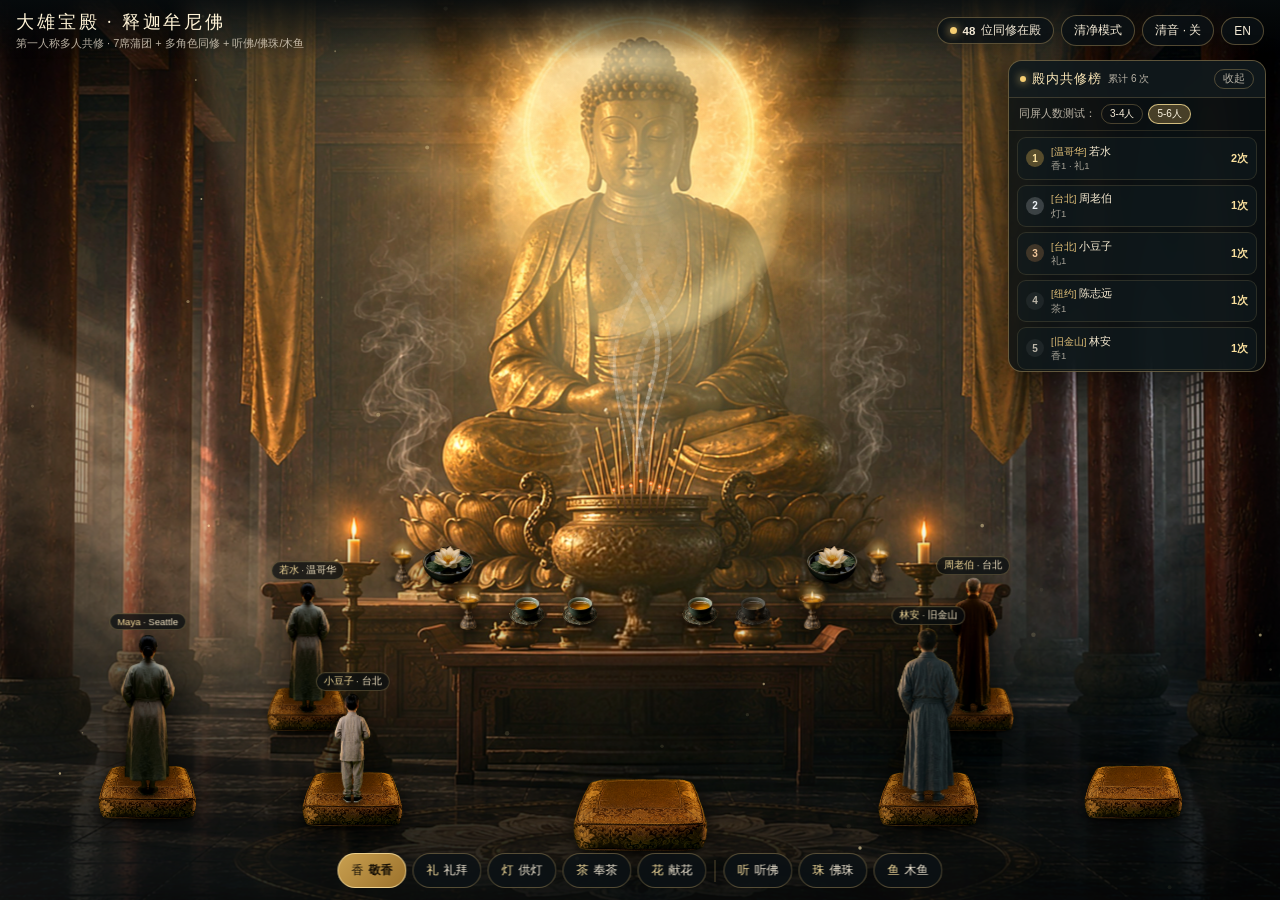
==== 3d-v1/index.html @ b20471c1 "Upgrade 3D-v1 to native 4K (3840x2405) Buddha hall and flowing golden sacred halo" ====
<!DOCTYPE html>
<html lang="zh-Hans">
<head>
  <meta charset="UTF-8" />
  <meta name="viewport" content="width=device-width, initial-scale=1.0, viewport-fit=cover" />
  <meta name="theme-color" content="#080e10" />
  <title>大雄宝殿 · 第一人称多人共修测试 (3D-v1)</title>
  <link rel="stylesheet" href="./hall-test.css?v=20261126-3dv1-14" />
</head>
<body>
  <main class="hall-stage" id="hall-stage">
    <!-- 第一人称视角镜头容器（礼拜跪拜 / 听佛落座时平稳过渡） -->
    <div class="hall-camera" id="hall-camera">
      <!-- 1. 4K 大雄宝殿干净底图（100% 刚体平移，佛像法相绝不变形） -->
      <div class="hall-bg-layer" id="hall-bg-layer" aria-hidden="true"></div>

      <!-- 2. 电影光影层：动态流转佛光背光 + 丁达尔光柱 + 实拍薄雾 + 60fps 丝绸青烟与金光浮尘 -->
      <div class="hall-atmosphere" aria-hidden="true">
        <div class="buddha-sacred-halo">
          <div class="halo-rays-spin"></div>
          <div class="halo-ring-flow"></div>
          <div class="halo-core-breathe"></div>
        </div>
        <div class="hall-buddha-glow"></div>
        <div class="hall-rays"><i></i><i></i><i></i></div>
        <div class="hall-mist"></div>
        <canvas id="hall-fx-canvas"></canvas>
      </div>

      <!-- 3. 中景：佛前四供写实供案（一炉、二莲、四灯、四茶，中轴对称） -->
      <section class="hall-altar" id="hall-altar" aria-label="佛前四供供案">
        <div class="altar-incense-box" id="altar-incense-box" role="button" tabindex="0" aria-label="大雄宝殿香炉"></div>
        <div class="altar-candles-layer" id="altar-candles-layer"></div>
        <div class="altar-lotus-layer" id="altar-lotus-layer"></div>
        <div class="altar-tea-row" id="altar-tea-row"></div>
      </section>

      <!-- 4. 殿前 7 席写实蒲团阵（左右两排 6 席供同修进入礼拜 + 正中主蒲团归第一人称“你”） -->
      <section class="hall-cushions-layer" id="hall-cushions-layer" aria-label="殿前礼佛蒲团"></section>

      <!-- 5. 动态进入大殿的多元同修（男/女/老人/儿童，100% 不透明实像） -->
      <section class="hall-visitors-layer" id="hall-visitors-layer" aria-label="殿内共修同修"></section>

      <!-- 6. 部位就地 +1 飘字层（在香炉、灯台、莲盘、茶盏、蒲团正上方自然向上飘散） -->
      <div class="spot-float-layer" id="spot-float-layer" aria-live="polite"></div>
    </div>

    <!-- 7. 第一人称仪式动画舞台（敬香点燃 / 自然暖光双手合十 / 供灯 / 奉茶 / 献花） -->
    <div class="fp-ritual-stage" id="fp-ritual-stage" aria-hidden="true">
      <div class="fp-incense-actor" id="fp-incense-actor">
        <div class="fp-incense-bundle">
          <span class="fp-stick s1"><i class="fp-spark"></i></span>
          <span class="fp-stick s2"><i class="fp-spark"></i></span>
          <span class="fp-stick s3"><i class="fp-spark"></i></span>
          <div class="fp-ignite-flash"></div>
        </div>
      </div>

      <div class="fp-hands-actor" id="fp-hands-actor">
        <img src="./assets/hands-warm-pray.png?v=20261126-3dv1-14" alt="" />
      </div>

      <div class="fp-offer-actor" id="fp-offer-actor">
        <img id="fp-offer-img" src="" alt="" />
        <div class="fp-offer-glow"></div>
      </div>
    </div>

    <!-- 8. 「听佛」坐禅经文轻字幕（仅听佛模式显现，居供桌上方柔和留白，绝不挡佛像） -->
    <div class="listen-sutra-bar" id="listen-sutra-bar" aria-live="polite">
      <span id="listen-sutra-text">观自在菩萨，行深般若波罗蜜多时，照见五蕴皆空</span>
    </div>

    <!-- 9. 底部安全带轻流动态字幕（不再固定在左上角，绝不挡佛像） -->
    <div class="hall-danmaku-bar" id="hall-danmaku-bar" aria-live="polite"></div>

    <!-- 10. 静修工具浮层：左下敲木鱼（手动/自动）+ 右下真实3D圆环沉香佛珠（手动/自动） -->
    <div class="zen-fish-widget" id="zen-fish-widget" aria-hidden="true">
      <button type="button" class="fish-tap-btn" id="btn-tap-fish" aria-label="敲木鱼">
        <span class="fish-wave" id="fish-wave"></span>
        <img src="./assets/wooden-fish.png?v=20261126-3dv1-14" alt="木鱼" />
      </button>
      <div class="zen-widget-cap">
        <span>轻敲木鱼 · <b id="fish-count">0</b></span>
        <button type="button" class="zen-mini-toggle" id="btn-fish-auto">自动</button>
      </div>
    </div>

    <div class="zen-beads-widget" id="zen-beads-widget" aria-hidden="true">
      <div class="beads-head">
        <span>沉香十八子 · <b id="beads-count">0</b> 声</span>
        <div class="zen-mode-switch" role="group" aria-label="念佛模式">
          <button type="button" class="zen-mini-toggle is-on" id="btn-beads-manual">手动</button>
          <button type="button" class="zen-mini-toggle" id="btn-beads-auto">自动</button>
        </div>
      </div>
      <div class="beads-ring-stage" id="beads-track" role="button" tabindex="0" aria-label="拨动沉香佛珠">
        <canvas id="beads-canvas" width="440" height="224"></canvas>
      </div>
      <div class="beads-foot">
        <span id="beads-round-label">点击 / 滑过 / 滚轮逐颗拨珠</span>
      </div>
    </div>

    <!-- 11. 右上角共修行为清单 / 排行榜（同一个人自动累计计数 + 测试人数密度切换） -->
    <aside class="merit-board" id="merit-board" aria-label="殿内共修榜">
      <div class="board-head">
        <div class="board-title">
          <i></i>
          <strong id="t-board-title">殿内共修榜</strong>
          <small id="board-total-actions">累计 0 次</small>
        </div>
        <button type="button" class="board-toggle" id="btn-board-toggle">收起</button>
      </div>
      <div class="board-density-bar">
        <span>同屏人数测试：</span>
        <button type="button" class="density-pill" data-density="3">3-4人</button>
        <button type="button" class="density-pill is-active" data-density="5">5-6人</button>
      </div>
      <ol class="board-list" id="board-list"></ol>
    </aside>

    <!-- 点击供品祈愿 & 合十随喜浮卡 -->
    <div class="offering-popover" id="offering-popover" role="dialog" aria-hidden="true">
      <button type="button" class="popover-close" id="popover-close" aria-label="关闭">×</button>
      <div class="popover-meta" id="popover-meta"></div>
      <p class="popover-wish" id="popover-wish"></p>
      <div class="popover-actions">
        <button type="button" class="popover-bless-btn" id="popover-bless-btn">合十随喜 · <b id="popover-bless-num">0</b></button>
      </div>
    </div>

    <!-- 12. 顶栏（极简 V1 暗青玉细金） -->
    <header class="hall-topbar">
      <div class="hall-title">
        <strong id="t-hall-name">大雄宝殿 · 释迦牟尼佛</strong>
        <small id="t-hall-sub">第一人称多人共修 · 7席蒲团 + 多角色同修 + 听佛/佛珠/木鱼</small>
      </div>
      <div class="hall-top-tools">
        <span class="online-pill" id="online-pill">
          <i></i>
          <b id="online-count">48</b> <span id="t-online">位同修在殿</span>
        </span>
        <button type="button" class="tool-btn" id="btn-quiet">清净模式</button>
        <button type="button" class="tool-btn" id="btn-sound">清音 · 关</button>
        <button type="button" class="tool-btn" id="btn-lang">EN</button>
      </div>
    </header>

    <!-- 13. 底部共修操作栏（供养礼敬 5 键 + 静修 3 键） -->
    <footer class="hall-dock">
      <button type="button" class="dock-btn is-gold" id="btn-act-incense"><b>香</b><span id="t-incense">敬香</span></button>
      <button type="button" class="dock-btn" id="btn-act-bow"><b>礼</b><span id="t-bow">礼拜</span></button>
      <button type="button" class="dock-btn" id="btn-act-lamp"><b>灯</b><span id="t-lamp">供灯</span></button>
      <button type="button" class="dock-btn" id="btn-act-tea"><b>茶</b><span id="t-tea">奉茶</span></button>
      <button type="button" class="dock-btn" id="btn-act-lotus"><b>花</b><span id="t-lotus">献花</span></button>
      <span class="dock-sep" aria-hidden="true"></span>
      <button type="button" class="dock-btn" id="btn-act-listen"><b>听</b><span id="t-listen">听佛</span></button>
      <button type="button" class="dock-btn" id="btn-act-beads"><b>珠</b><span id="t-beads">佛珠</span></button>
      <button type="button" class="dock-btn" id="btn-act-fish"><b>鱼</b><span id="t-fish">木鱼</span></button>
    </footer>

    <div class="hall-toast" id="hall-toast" role="status"></div>
  </main>

  <audio id="hall-bgm" loop preload="none" src="./assets/audio/heart-sutra.mp3"></audio>
  <script src="./hall-test.js?v=20261126-3dv1-14"></script>
</body>
</html>
---- 3d-v1/hall-test.css ----
/* 大雄宝殿 · 第一人称多人共修完整测试版 (3D-v1) */
:root {
  --bg: #080e10;
  --panel: rgba(11, 18, 21, 0.82);
  --gold: #e4c27a;
  --gold-bright: #fae09e;
  --paper: #f4ead6;
  --muted: rgba(244, 234, 214, 0.74);
  --border: rgba(228, 194, 122, 0.34);
  --font-display: "Noto Serif SC", "Songti SC", "STSong", Georgia, serif;
  --font-ui: -apple-system, BlinkMacSystemFont, "PingFang SC", "Noto Sans SC", sans-serif;
}

* { box-sizing: border-box; margin: 0; padding: 0; }
html, body, .hall-stage {
  width: 100%;
  height: 100%;
  height: 100dvh;
  overflow: hidden;
  background: var(--bg);
  color: var(--paper);
  font-family: var(--font-ui);
  -webkit-user-select: none;
  user-select: none;
}

.hall-stage {
  position: relative;
  --px: 0px;
  --py: 0px;
}

/* 第一人称镜头容器（礼拜跪拜 / 听佛落座平稳过渡） */
.hall-camera {
  position: absolute;
  inset: 0;
  transform: translate3d(0, 0, 0) scale(1);
  transform-origin: 50% 52%;
  transition: transform 1.1s cubic-bezier(0.25, 0.8, 0.25, 1), filter 0.8s ease;
  will-change: transform;
}
.hall-stage.is-fp-bowing .hall-camera {
  transform: translate3d(0, -4.8%, 0) scale(1.06);
}
.hall-stage.is-fp-sitting .hall-camera {
  transform: translate3d(0, -2.4%, 0) scale(1.03);
}
.hall-stage.is-fp-bowing .hall-buddha-glow,
.hall-stage.is-fp-sitting .hall-buddha-glow {
  filter: brightness(1.36);
}

/* 1. 真 4K (3840x2405) 大雄宝殿超清底图（100% 刚体平移，突出中央金身佛祖） */
.hall-bg-layer {
  position: absolute;
  inset: -5%;
  z-index: 1;
  background: url("./assets/scene-hall-clean-4k.jpg?v=20261126-3dv1-14") center 42% / cover no-repeat;
  filter: saturate(1.18) contrast(1.10) brightness(1.06);
  transform: translate3d(calc(var(--px) * -0.45), calc(var(--py) * -0.32), 0) scale(1.06);
  will-change: transform;
}
.hall-bg-layer::after {
  content: "";
  position: absolute;
  inset: 0;
  background:
    radial-gradient(ellipse 56% 54% at 50% 34%, rgba(255, 232, 168, 0.06) 0%, transparent 46%, rgba(4, 8, 10, 0.68) 100%),
    linear-gradient(180deg, rgba(5, 9, 11, 0.50) 0%, transparent 18%, transparent 72%, rgba(5, 9, 11, 0.76) 100%);
  transition: background 0.8s ease;
}
.hall-stage.is-fp-sitting .hall-bg-layer::after {
  background:
    radial-gradient(ellipse 62% 54% at 50% 38%, transparent 38%, rgba(4, 8, 10, 0.74) 100%),
    linear-gradient(180deg, rgba(5, 9, 11, 0.62) 0%, transparent 22%, transparent 70%, rgba(5, 8, 10, 0.82) 100%);
}

/* 2. 电影光影与粒子层 */
.hall-atmosphere {
  position: absolute;
  inset: 0;
  z-index: 2;
  pointer-events: none;
  overflow: hidden;
}
/* 动态流转佛光背光（与 4K 底图同步视差，精准锁定佛祖头后项光） */
.buddha-sacred-halo {
  position: absolute;
  left: 50%;
  top: 21%;
  width: min(36vw, 420px);
  height: min(36vw, 420px);
  transform: translate3d(calc(-50% + var(--px) * -0.45), calc(-50% + var(--py) * -0.32), 0);
  mix-blend-mode: screen;
  pointer-events: none;
}
.halo-rays-spin {
  position: absolute;
  inset: -16%;
  border-radius: 50%;
  background: repeating-conic-gradient(
    from 0deg,
    rgba(255, 232, 164, 0.24) 0deg 8deg,
    rgba(255, 214, 116, 0.03) 8deg 22.5deg
  );
  filter: blur(8px);
  -webkit-mask-image: radial-gradient(circle, rgba(0,0,0,0.9) 18%, rgba(0,0,0,0.55) 48%, transparent 72%);
  mask-image: radial-gradient(circle, rgba(0,0,0,0.9) 18%, rgba(0,0,0,0.55) 48%, transparent 72%);
  animation: halo-spin-cw 48s linear infinite;
}
.halo-ring-flow {
  position: absolute;
  inset: 14%;
  border-radius: 50%;
  background: conic-gradient(
    from 0deg,
    rgba(255, 242, 194, 0.56) 0deg,
    rgba(242, 190, 78, 0.12) 65deg,
    rgba(255, 234, 166, 0.48) 145deg,
    rgba(235, 178, 62, 0.10) 225deg,
    rgba(255, 240, 188, 0.52) 300deg,
    rgba(255, 242, 194, 0.56) 360deg
  );
  filter: blur(6px);
  -webkit-mask-image: radial-gradient(circle, transparent 48%, #000 58%, #000 66%, transparent 76%);
  mask-image: radial-gradient(circle, transparent 48%, #000 58%, #000 66%, transparent 76%);
  animation: halo-spin-ccw 26s linear infinite;
}
.halo-core-breathe {
  position: absolute;
  inset: 4%;
  border-radius: 50%;
  background: radial-gradient(circle, rgba(255, 240, 188, 0.36) 0%, rgba(246, 196, 86, 0.14) 45%, transparent 72%);
  animation: halo-breathe 6.2s ease-in-out infinite alternate;
}
@keyframes halo-spin-cw  { from { transform: rotate(0deg); } to { transform: rotate(360deg); } }
@keyframes halo-spin-ccw { from { transform: rotate(360deg); } to { transform: rotate(0deg); } }
@keyframes halo-breathe {
  0%   { opacity: 0.68; transform: scale(0.94); }
  100% { opacity: 1; transform: scale(1.08); }
}

.hall-buddha-glow {
  position: absolute;
  left: 50%;
  top: 34%;
  width: min(46vw, 440px);
  height: min(46vw, 440px);
  transform: translate(-50%, -50%);
  border-radius: 50%;
  background: radial-gradient(circle, rgba(255, 234, 174, 0.24) 0%, rgba(238, 186, 86, 0.08) 48%, transparent 74%);
  mix-blend-mode: screen;
  animation: glow-pulse 5.2s ease-in-out infinite alternate;
  transition: filter 0.8s ease;
}
@keyframes glow-pulse {
  0% { opacity: 0.65; transform: translate(-50%, -50%) scale(0.95); }
  100% { opacity: 1; transform: translate(-50%, -50%) scale(1.08); }
}

.hall-rays {
  position: absolute;
  inset: -10%;
  mix-blend-mode: screen;
  transform: translate3d(calc(var(--px) * -0.68), calc(var(--py) * -0.42), 0);
}
.hall-rays i {
  position: absolute;
  top: -8%;
  height: 105%;
  background: linear-gradient(180deg, rgba(255, 236, 182, 0.22) 0%, rgba(240, 198, 110, 0.05) 58%, transparent 90%);
  filter: blur(10px);
}
.hall-rays i:nth-child(1) { left: 26%; width: 15%; transform: rotate(-12deg); }
.hall-rays i:nth-child(2) { left: 44%; width: 14%; transform: rotate(-2deg); }
.hall-rays i:nth-child(3) { left: 60%; width: 14%; transform: rotate(10deg); }

.hall-mist {
  position: absolute;
  left: -20%;
  width: 140%;
  bottom: -8%;
  height: 36%;
  background: url("./assets/vfx-cloud-wisp.jpg?v=20261125-v2-9") center / cover no-repeat;
  mix-blend-mode: screen;
  filter: blur(14px) brightness(1.04);
  opacity: 0.14;
  -webkit-mask-image: linear-gradient(180deg, transparent, rgba(0,0,0,0.72) 60%, rgba(0,0,0,0.4));
  mask-image: linear-gradient(180deg, transparent, rgba(0,0,0,0.72) 60%, rgba(0,0,0,0.4));
  animation: mist-drift 32s ease-in-out infinite alternate;
}
@keyframes mist-drift {
  0% { transform: translateX(-5%); }
  100% { transform: translateX(5%); }
}
#hall-fx-canvas { position: absolute; inset: 0; width: 100%; height: 100%; display: block; }

/* 3. 中景：佛前四供写实供案（严格中轴对称一炉二莲四灯四茶） */
.hall-altar {
  position: absolute;
  inset: 0;
  z-index: 8;
  pointer-events: none;
  transform: translate3d(calc(var(--px) * 0.24), calc(var(--py) * 0.16), 0);
  will-change: transform;
}
.altar-incense-box {
  position: absolute; left: 50%; top: 55.2%; width: 84px; height: 40px;
  transform: translate(-50%, -50%); pointer-events: auto; cursor: pointer;
}
.incense-stick {
  position: absolute; bottom: 4px; left: 50%; width: 1.8px; height: 28px; border-radius: 2px;
  background: linear-gradient(180deg, rgba(226, 196, 148, 0.78) 0%, rgba(126, 84, 48, 0.88) 45%, rgba(44, 28, 16, 0.92) 100%);
  transform-origin: center bottom;
}
.incense-stick.is-fresh { animation: stick-insert 0.7s cubic-bezier(0.22, 1, 0.36, 1); }
@keyframes stick-insert {
  from { opacity: 0; transform: translateY(-16px) rotate(var(--rot, 0deg)); }
  to   { opacity: 1; transform: translateY(0) rotate(var(--rot, 0deg)); }
}
.incense-ember {
  position: absolute; top: -2px; left: 50%; width: 4.5px; height: 4.5px; transform: translateX(-50%);
  border-radius: 50%;
  background: radial-gradient(circle, #fff3c4 0%, #ff7a2a 55%, rgba(255, 92, 24, 0) 100%);
  box-shadow: 0 0 8px #ff8533, 0 0 16px rgba(255, 128, 42, 0.72);
  animation: ember-breathe 2.2s ease-in-out infinite alternate;
}
@keyframes ember-breathe {
  0%   { opacity: 0.65; transform: translateX(-50%) scale(0.85); }
  100% { opacity: 1; transform: translateX(-50%) scale(1.22); }
}

.altar-candles-layer, .altar-lotus-layer, .altar-tea-row { position: absolute; inset: 0; pointer-events: none; }
.peer-candle, .lotus-item, .tea-cup {
  position: absolute; transform: translate(-50%, -50%); pointer-events: auto;
  display: flex; flex-direction: column; align-items: center;
  border: 0; background: transparent; cursor: pointer; padding: 2px;
}
.peer-candle.is-new { animation: offering-glow-in 0.85s ease both; }
@keyframes offering-glow-in {
  0%   { filter: brightness(1.8) drop-shadow(0 0 18px rgba(255, 224, 140, 0.9)); }
  100% { filter: none; }
}

.lamp-visual { position: relative; width: 52px; height: 52px; display: grid; place-items: center; }
.lamp-visual::before {
  content: ""; position: absolute; left: 50%; bottom: 2px; width: 40px; height: 10px;
  transform: translateX(-50%); border-radius: 50%;
  background: radial-gradient(ellipse, rgba(0, 0, 0, 0.78) 0%, transparent 72%);
}
.lamp-img { position: relative; width: 100%; height: 100%; object-fit: contain; filter: contrast(1.06) saturate(1.08) drop-shadow(0 5px 8px rgba(0, 0, 0, 0.68)); }
.lamp-flame-glow {
  position: absolute; left: 50%; top: 22%; width: 34px; height: 34px; transform: translate(-50%, -50%);
  border-radius: 50%;
  background: radial-gradient(circle, rgba(255, 224, 140, 0.58) 0%, rgba(244, 162, 48, 0.2) 44%, transparent 74%);
  mix-blend-mode: screen; pointer-events: none; animation: candle-aura 2.2s ease-in-out infinite alternate;
}
@keyframes candle-aura {
  0%   { opacity: 0.66; transform: translate(-50%, -50%) scale(0.92); }
  100% { opacity: 1; transform: translate(-50%, -50%) scale(1.14); }
}

.lotus-visual { position: relative; width: 66px; height: 66px; display: grid; place-items: center; }
.lotus-visual::before {
  content: ""; position: absolute; left: 50%; bottom: 7px; width: 56px; height: 12px;
  transform: translateX(-50%); border-radius: 50%;
  background: radial-gradient(ellipse, rgba(0, 0, 0, 0.82) 0%, transparent 74%);
}
.lotus-img {
  position: relative; width: 100%; height: 100%; object-fit: contain;
  filter: brightness(0.92) contrast(1.06) saturate(1.04) drop-shadow(0 5px 10px rgba(0, 0, 0, 0.72));
  animation: lotus-sway 5.2s ease-in-out infinite alternate;
}
.lotus-item.is-fresh .lotus-img {
  animation: offering-glow-in 1.0s ease both, lotus-sway 5.2s 1.0s ease-in-out infinite alternate;
}
@keyframes lotus-sway { 0% { transform: scale(0.99); } 100% { transform: scale(1.015); } }

.tea-visual { position: relative; width: 44px; height: 44px; display: grid; place-items: center; }
.tea-visual::before {
  content: ""; position: absolute; left: 50%; bottom: 4px; width: 36px; height: 9px;
  transform: translateX(-50%); border-radius: 50%;
  background: radial-gradient(ellipse, rgba(0, 0, 0, 0.8) 0%, transparent 72%);
}
.tea-img {
  position: relative; width: 100%; height: 100%; object-fit: contain;
  filter: brightness(0.94) contrast(1.06) drop-shadow(0 4px 8px rgba(0, 0, 0, 0.72));
  transition: filter 0.35s, opacity 0.35s;
}
.tea-cup:not(.is-filled) .tea-img { filter: brightness(0.62) saturate(0.45); opacity: 0.78; }
.tea-steam {
  position: absolute; top: -12px; left: 50%; width: 20px; height: 24px;
  transform: translateX(-50%); pointer-events: none; opacity: 0; transition: opacity 0.6s ease;
}
.tea-cup.is-filled .tea-steam { opacity: 0.72; }
.tea-steam i {
  position: absolute; bottom: 0; left: 50%; width: 1.8px; height: 16px; border-radius: 99px;
  background: linear-gradient(180deg, transparent, rgba(248, 240, 224, 0.58), transparent);
  filter: blur(1.5px); animation: tea-steam-rise 3.4s ease-in-out infinite;
}
.tea-steam i:nth-child(2) { left: 36%; height: 12px; animation-delay: -1.6s; }
@keyframes tea-steam-rise {
  0%   { opacity: 0; transform: translate(-50%, 6px) scaleY(0.7); }
  40%  { opacity: 0.82; transform: translate(-42%, -4px) scaleY(1.08); }
  100% { opacity: 0; transform: translate(-58%, -16px) scaleY(1.25); }
}
.tea-ripple {
  position: absolute; left: 50%; top: 40%; width: 22px; height: 8px; border-radius: 50%;
  border: 1.5px solid rgba(255, 232, 166, 0.9);
  transform: translate(-50%, -50%) scale(0.35); opacity: 0; pointer-events: none;
}
.tea-cup.is-rippling .tea-ripple { animation: tea-ripple-wave 1.15s ease-out forwards; }
@keyframes tea-ripple-wave {
  0%   { opacity: 0.95; transform: translate(-50%, -50%) scale(0.35); }
  100% { opacity: 0; transform: translate(-50%, -50%) scale(1.75); }
}

.peer-offering-tag {
  position: absolute; top: -18px; left: 50%; transform: translate(-50%, 4px);
  padding: 2px 8px; border-radius: 999px;
  background: rgba(9, 15, 17, 0.86); border: 1px solid rgba(246, 214, 140, 0.45);
  color: rgba(248, 238, 214, 0.96); font-size: 10px; white-space: nowrap;
  backdrop-filter: blur(4px); opacity: 0; pointer-events: none;
  transition: opacity 0.2s ease, transform 0.2s ease;
}
.peer-candle:hover .peer-offering-tag,
.lotus-item:hover .peer-offering-tag,
.tea-cup:hover .peer-offering-tag { opacity: 1; transform: translate(-50%, 0); }
.peer-offering-tag b { color: #f6d58b; font-weight: 500; }

.is-blessed::after {
  content: ""; position: absolute; left: 50%; top: 45%; width: 48px; height: 48px;
  border-radius: 50%; border: 1.5px solid #fae09e;
  transform: translate(-50%, -50%) scale(0.5); pointer-events: none;
  animation: blessing-ripple 0.95s ease-out forwards;
}
@keyframes blessing-ripple {
  0%   { opacity: 1; transform: translate(-50%, -50%) scale(0.55); }
  100% { opacity: 0; transform: translate(-50%, -50%) scale(1.95); }
}

/* ===== 4. 殿前 7 席写实蒲团阵（严格近大远小透视一致性） ===== */
.hall-cushions-layer {
  position: absolute;
  inset: 0;
  z-index: 10;
  pointer-events: none;
  transform: translate3d(calc(var(--px) * 0.65), calc(var(--py) * 0.42), 0);
}
.temple-cushion {
  position: absolute;
  transform: translate(-50%, -50%);
  width: 112px;
  display: flex;
  flex-direction: column;
  align-items: center;
}
.temple-cushion::before {
  content: "";
  position: absolute; left: 50%; bottom: -3px; width: 96%; height: 16px;
  transform: translateX(-50%); border-radius: 50%;
  background: radial-gradient(ellipse, rgba(0, 0, 0, 0.82) 0%, rgba(0, 0, 0, 0.35) 56%, transparent 78%);
}
.temple-cushion img {
  position: relative; width: 100%; height: auto; display: block;
  filter: brightness(0.9) contrast(1.06) drop-shadow(0 6px 12px rgba(0, 0, 0, 0.72));
}
.temple-cushion.is-self { width: 138px; }
.temple-cushion.is-self .cushion-self-ring {
  position: absolute; left: 50%; top: 52%; width: 122%; height: 92%;
  transform: translate(-50%, -50%) scale(0.86); border-radius: 50%;
  border: 1.5px solid rgba(250, 224, 154, 0.72);
  box-shadow: 0 0 24px rgba(248, 206, 110, 0.42);
  opacity: 0; transition: opacity 0.6s ease, transform 0.8s ease;
}
.hall-stage.is-fp-bowing .temple-cushion.is-self .cushion-self-ring,
.hall-stage.is-fp-sitting .temple-cushion.is-self .cushion-self-ring {
  opacity: 1;
  transform: translate(-50%, -50%) scale(1.1);
}

/* ===== 5. 多元实像同修（男/女/老人/儿童，100% 不透明实像，平滑进出淡化） ===== */
.hall-visitors-layer {
  position: absolute;
  inset: 0;
  z-index: 13;
  pointer-events: none;
  transform: translate3d(calc(var(--px) * 0.72), calc(var(--py) * 0.46), 0);
}
.visitor-actor {
  position: absolute;
  transform: translate(-50%, -100%);
  display: grid;
  place-items: end center;
  opacity: 0;
  transition: opacity 1.05s ease, transform 0.9s cubic-bezier(0.22, 1, 0.36, 1);
}
.visitor-actor.is-present { opacity: 1; }
.visitor-shadow {
  position: absolute; left: 50%; bottom: -4px; width: 72%; height: 14px;
  transform: translateX(-50%); border-radius: 50%;
  background: radial-gradient(ellipse, rgba(0, 0, 0, 0.76) 0%, transparent 74%);
}
.visitor-img {
  grid-area: 1 / 1;
  position: relative;
  width: auto;
  display: block;
  opacity: 1; /* 永久硬红线：100% 不透明实像 */
  transform-origin: center bottom;
  filter: brightness(0.92) contrast(1.06) drop-shadow(0 10px 18px rgba(0, 0, 0, 0.74));
}
.visitor-img.is-stand {
  height: var(--vh, 165px);
  opacity: 1;
  transition: opacity 0.6s ease, transform 0.75s ease;
}
.visitor-img.is-bow {
  height: calc(var(--vh, 165px) * 0.77);
  opacity: 0;
  transform: translateY(-6px);
  transition: opacity 0.65s ease, transform 0.75s ease;
}
.visitor-actor.is-bowing .visitor-img.is-stand { opacity: 0; transform: translateY(14px) scaleY(0.9); }
.visitor-actor.is-bowing .visitor-img.is-bow { opacity: 1; transform: translateY(2px); }
/* 孩童礼拜（无独立跪姿图时做自然鞠躬俯首） */
.visitor-actor.is-child.is-bowing .visitor-img.is-stand { opacity: 1; transform: translateY(6px) scaleY(0.91); }
.visitor-actor.is-child .visitor-img.is-bow { display: none; }

/* 同修敬香/供养时的微微合十前倾 */
.visitor-actor.is-offering .visitor-img.is-stand { transform: translateY(3px) scaleY(0.97); }

.visitor-badge {
  position: absolute; top: -20px; left: 50%; transform: translateX(-50%);
  padding: 2px 7px; border-radius: 999px;
  background: rgba(9, 15, 17, 0.72); border: 1px solid rgba(238, 204, 130, 0.3);
  color: #f6e7c6; font-size: 9.5px; white-space: nowrap; backdrop-filter: blur(4px);
}
.visitor-badge b { color: var(--gold-bright); font-weight: 500; }

/* ===== 6. 部位就地 +1 向上飘散字幕（出现在香炉/灯/花/茶/蒲团正上方） ===== */
.spot-float-layer {
  position: absolute;
  inset: 0;
  z-index: 18;
  pointer-events: none;
}
.spot-float-tag {
  position: absolute;
  transform: translate(-50%, 0);
  display: inline-flex;
  align-items: center;
  gap: 5px;
  padding: 3px 10px;
  border-radius: 999px;
  background: rgba(10, 17, 20, 0.78);
  border: 1px solid rgba(246, 214, 138, 0.44);
  box-shadow: 0 4px 16px rgba(0, 0, 0, 0.42);
  backdrop-filter: blur(5px);
  font-size: 11px;
  color: #f6ead0;
  white-space: nowrap;
  animation: spot-float-up 2.7s cubic-bezier(0.22, 1, 0.36, 1) forwards;
}
.spot-float-tag .sf-plus {
  color: #ffe394;
  font-weight: 700;
  font-family: var(--font-display);
  text-shadow: 0 0 10px rgba(255, 212, 108, 0.7);
}
.spot-float-tag .sf-who { color: rgba(246, 234, 208, 0.88); font-size: 10.5px; }
@keyframes spot-float-up {
  0%   { opacity: 0; transform: translate(-50%, 10px) scale(0.92); }
  14%  { opacity: 1; transform: translate(-50%, -2px) scale(1); }
  74%  { opacity: 0.94; transform: translate(-50%, -34px) scale(1); }
  100% { opacity: 0; transform: translate(-50%, -56px) scale(0.96); }
}

/* ===== 7. 第一人称仪式动画（稳重自然、零违和） ===== */
.fp-ritual-stage { position: fixed; inset: 0; z-index: 28; pointer-events: none; overflow: hidden; }

.fp-incense-actor { position: absolute; left: 50%; bottom: -220px; transform: translateX(-50%); opacity: 0; }
.fp-incense-actor.is-playing { animation: fp-incense-ritual 2.3s cubic-bezier(0.25, 0.8, 0.25, 1) forwards; }
.fp-incense-bundle { position: relative; width: 60px; height: 185px; }
.fp-stick {
  position: absolute; bottom: 0; left: 50%; width: 3.2px; height: 165px; border-radius: 2px;
  background: linear-gradient(180deg, #b88a56 0%, #6d4726 55%, #3d2210 100%);
  transform-origin: center bottom; box-shadow: 0 4px 12px rgba(0, 0, 0, 0.6);
}
.fp-stick.s1 { transform: translateX(-50%) rotate(-6deg); }
.fp-stick.s2 { transform: translateX(-50%) rotate(0deg); height: 170px; }
.fp-stick.s3 { transform: translateX(-50%) rotate(6deg); }
.fp-spark {
  position: absolute; top: -5px; left: 50%; width: 10px; height: 10px;
  transform: translateX(-50%) scale(0); border-radius: 50%;
  background: radial-gradient(circle, #fffbe0 0%, #ff8a2a 52%, rgba(255, 96, 20, 0) 100%);
  box-shadow: 0 0 14px #ff9638, 0 0 28px rgba(255, 132, 42, 0.85);
}
.fp-incense-actor.is-playing .fp-spark { animation: fp-spark-ignite 2.3s ease forwards; }
.fp-ignite-flash {
  position: absolute; top: -26px; left: 50%; width: 64px; height: 64px;
  transform: translateX(-50%) scale(0.2); border-radius: 50%;
  background: radial-gradient(circle, rgba(255, 240, 178, 0.92) 0%, rgba(255, 154, 48, 0.42) 48%, transparent 74%);
  mix-blend-mode: screen; opacity: 0;
}
.fp-incense-actor.is-playing .fp-ignite-flash { animation: fp-ignite-burst 0.9s 0.4s ease-out forwards; }
@keyframes fp-incense-ritual {
  0%   { opacity: 0; bottom: -150px; transform: translateX(-50%) scale(1.1); }
  20%  { opacity: 1; bottom: 16vh;   transform: translateX(-50%) scale(1.0); }
  48%  { opacity: 1; bottom: 18vh;   transform: translateX(-50%) scale(0.98); }
  84%  { opacity: 0.9; bottom: 42vh; transform: translateX(-50%) scale(0.35); }
  100% { opacity: 0; bottom: 44vh;   transform: translateX(-50%) scale(0.24); }
}
@keyframes fp-spark-ignite { 0%, 15% { transform: translateX(-50%) scale(0); } 28% { transform: translateX(-50%) scale(1.4); } 100% { transform: translateX(-50%) scale(1); } }
@keyframes fp-ignite-burst { 0% { opacity: 0; transform: translateX(-50%) scale(0.2); } 35% { opacity: 1; transform: translateX(-50%) scale(1.15); } 100% { opacity: 0; transform: translateX(-50%) scale(1.7); } }

/* 自然暖光写实合十双手 */
.fp-hands-actor {
  position: absolute; left: 50%; bottom: -24px;
  transform: translate(-50%, 100%); opacity: 0;
  transition: opacity 0.55s ease, transform 0.9s cubic-bezier(0.22, 1, 0.36, 1);
}
.fp-hands-actor img {
  width: min(350px, 74vw); height: auto; display: block;
  filter: brightness(0.94) contrast(1.04) sepia(0.08) drop-shadow(0 12px 28px rgba(0, 0, 0, 0.72));
}
.fp-hands-actor.is-raised { opacity: 1; transform: translate(-50%, 10%); }
.fp-hands-actor.is-bowed  { opacity: 1; transform: translate(-50%, 24%) scale(0.94); }

/* 供灯/奉茶/献花：前景轻捧奉上 → 柔和淡入供桌（不飞镖、不违和） */
.fp-offer-actor {
  position: absolute; left: 50%; bottom: -120px; width: 128px; height: 128px;
  transform: translateX(-50%); opacity: 0; display: grid; place-items: center;
}
.fp-offer-actor img { position: relative; width: 100%; height: 100%; object-fit: contain; filter: drop-shadow(0 10px 22px rgba(0, 0, 0, 0.72)); }
.fp-offer-glow {
  position: absolute; inset: -16px; border-radius: 50%;
  background: radial-gradient(circle, rgba(255, 224, 146, 0.48) 0%, transparent 72%);
  mix-blend-mode: screen; opacity: 0;
}
.fp-offer-actor.is-playing { animation: fp-offer-gentle 1.55s cubic-bezier(0.22, 1, 0.36, 1) forwards; }
.fp-offer-actor.is-playing .fp-offer-glow { animation: fp-offer-flash 1.55s ease forwards; }
@keyframes fp-offer-gentle {
  0%   { opacity: 0; bottom: -90px; transform: translateX(-50%) scale(1.08); }
  28%  { opacity: 1; bottom: 16vh;  transform: translateX(-50%) scale(1.0); }
  62%  { opacity: 1; bottom: 20vh;  transform: translateX(-50%) scale(0.94); }
  100% { opacity: 0; bottom: 28vh;  transform: translateX(-50%) scale(0.68); }
}
@keyframes fp-offer-flash { 0%, 24% { opacity: 0; } 55% { opacity: 0.85; } 100% { opacity: 0; } }

/* ===== 8. 「听佛」禅坐经文轻字幕 ===== */
.listen-sutra-bar {
  position: fixed;
  left: 50%;
  top: 46%;
  transform: translate(-50%, 6px);
  z-index: 24;
  pointer-events: none;
  opacity: 0;
  transition: opacity 0.8s ease, transform 0.8s ease;
}
.hall-stage.is-fp-sitting .listen-sutra-bar {
  opacity: 1;
  transform: translate(-50%, 0);
}
.listen-sutra-bar span {
  display: inline-block;
  padding: 7px 22px;
  border-radius: 999px;
  background: rgba(9, 15, 18, 0.68);
  border: 1px solid rgba(246, 214, 142, 0.38);
  backdrop-filter: blur(8px);
  font-family: var(--font-display);
  font-size: 14px;
  letter-spacing: 0.18em;
  color: #fae8be;
  text-shadow: 0 2px 10px rgba(0, 0, 0, 0.75);
  white-space: nowrap;
}

/* ===== 9. 底部安全带实时轻流字幕（不钉死左上角，绝不挡佛像） ===== */
.hall-danmaku-bar {
  position: fixed;
  left: 50%;
  bottom: 62px;
  transform: translateX(-50%);
  z-index: 26;
  display: flex;
  flex-direction: column;
  align-items: center;
  gap: 5px;
  pointer-events: none;
  max-width: calc(100vw - 32px);
}
.danmaku-pill {
  display: inline-flex;
  align-items: center;
  gap: 7px;
  padding: 5px 14px;
  border-radius: 999px;
  background: rgba(10, 17, 20, 0.80);
  border: 1px solid rgba(242, 206, 130, 0.38);
  box-shadow: 0 6px 20px rgba(0, 0, 0, 0.45);
  backdrop-filter: blur(7px);
  font-size: 11.5px;
  color: #f6ead0;
  white-space: nowrap;
  animation: danmaku-rise 3.8s ease forwards;
}
.danmaku-pill .dm-city { color: var(--gold-bright); font-weight: 600; }
.danmaku-pill .dm-time { color: rgba(244, 234, 214, 0.54); font-size: 10.5px; font-variant-numeric: tabular-nums; }
.danmaku-pill .dm-act  { color: #ebd39d; }
@keyframes danmaku-rise {
  0%   { opacity: 0; transform: translateY(10px); }
  12%  { opacity: 1; transform: translateY(0); }
  80%  { opacity: 0.94; transform: translateY(-6px); }
  100% { opacity: 0; transform: translateY(-16px); }
}

/* ===== 10. 静修工具浮层：左下敲木鱼 + 右下拨佛珠 ===== */
.zen-fish-widget {
  position: fixed;
  left: 18px;
  bottom: 68px;
  z-index: 29;
  display: flex;
  flex-direction: column;
  align-items: center;
  gap: 6px;
  opacity: 0;
  transform: translateY(24px) scale(0.92);
  pointer-events: none;
  transition: opacity 0.35s ease, transform 0.35s ease;
}
.zen-fish-widget.is-open {
  opacity: 1;
  transform: translateY(0) scale(1);
  pointer-events: auto;
}
.fish-tap-btn {
  position: relative;
  width: 118px;
  height: 94px;
  border: 0;
  background: transparent;
  cursor: pointer;
  display: grid;
  place-items: center;
  transition: transform 0.1s ease;
}
.fish-tap-btn:active, .fish-tap-btn.is-struck { transform: scale(0.92); }
.fish-tap-btn img {
  width: 100%; height: 100%; object-fit: contain;
  filter: drop-shadow(0 8px 18px rgba(0, 0, 0, 0.78));
}
.fish-wave {
  position: absolute; inset: 4px; border-radius: 50%;
  border: 1.5px solid rgba(250, 224, 152, 0.8);
  opacity: 0; pointer-events: none;
}
.fish-tap-btn.is-struck .fish-wave { animation: fish-ripple 0.65s ease-out forwards; }
@keyframes fish-ripple {
  0%   { opacity: 0.95; transform: scale(0.72); }
  100% { opacity: 0; transform: scale(1.55); }
}
.zen-widget-cap {
  display: inline-flex; align-items: center; gap: 7px;
  padding: 4px 10px 4px 12px; border-radius: 999px;
  background: rgba(10, 17, 20, 0.86); border: 1px solid rgba(232, 198, 126, 0.38);
  font-size: 11px; color: #f6e7c6; backdrop-filter: blur(6px);
}
.zen-widget-cap b { color: var(--gold-bright); }
.zen-mode-switch { display: inline-flex; gap: 4px; }
.zen-mini-toggle {
  padding: 2px 8px; border-radius: 999px;
  border: 1px solid rgba(228, 194, 122, 0.32);
  background: rgba(18, 28, 32, 0.65); color: var(--muted);
  font-size: 10px; cursor: pointer; transition: all 0.2s;
}
.zen-mini-toggle.is-on {
  background: rgba(214, 174, 92, 0.34);
  border-color: rgba(250, 224, 152, 0.82);
  color: #fff8e6;
}

.zen-beads-widget {
  position: fixed;
  right: 18px;
  bottom: 68px;
  z-index: 29;
  width: 244px;
  padding: 10px 12px 8px;
  border-radius: 16px;
  background: rgba(10, 17, 20, 0.88);
  border: 1px solid rgba(232, 198, 126, 0.42);
  box-shadow: 0 12px 28px rgba(0, 0, 0, 0.58);
  backdrop-filter: blur(10px);
  opacity: 0;
  transform: translateY(24px) scale(0.92);
  pointer-events: none;
  transition: opacity 0.35s ease, transform 0.35s ease;
}
.zen-beads-widget.is-open {
  opacity: 1;
  transform: translateY(0) scale(1);
  pointer-events: auto;
}
.beads-head {
  display: flex; justify-content: space-between; align-items: center;
  font-size: 11px; color: #f6e7c6; margin-bottom: 6px;
}
.beads-head b { color: var(--gold-bright); }
.beads-ring-stage {
  position: relative;
  width: 100%;
  height: 112px;
  border-radius: 12px;
  background: radial-gradient(ellipse 80% 70% at 50% 52%, rgba(44, 34, 20, 0.36) 0%, rgba(12, 19, 22, 0.72) 100%);
  border: 1px solid rgba(228, 194, 122, 0.16);
  cursor: pointer;
  overflow: hidden;
  touch-action: none;
}
#beads-canvas {
  width: 100%;
  height: 100%;
  display: block;
}
.beads-foot {
  margin-top: 6px;
  text-align: center;
  font-size: 10px;
  color: var(--muted);
}

/* ===== 11. 右上角共修清单 / 排行榜 ===== */
.merit-board {
  position: fixed; top: 60px; right: 14px; z-index: 26; width: 258px;
  border-radius: 14px; background: rgba(10, 17, 20, 0.84);
  border: 1px solid rgba(232, 198, 126, 0.38);
  box-shadow: 0 12px 32px rgba(0, 0, 0, 0.52); backdrop-filter: blur(10px); overflow: hidden;
}
.merit-board.is-collapsed .board-list,
.merit-board.is-collapsed .board-density-bar { display: none; }
.board-head {
  display: flex; align-items: center; justify-content: space-between;
  padding: 8px 11px; border-bottom: 1px solid rgba(228, 194, 122, 0.2);
  background: rgba(20, 31, 35, 0.55);
}
.board-title { display: flex; align-items: center; gap: 6px; }
.board-title i { width: 6px; height: 6px; border-radius: 50%; background: #f6ce72; box-shadow: 0 0 8px #f6ce72; }
.board-title strong { font-family: var(--font-display); font-size: 13px; color: #fae6b6; letter-spacing: 0.08em; font-weight: 500; }
.board-title small { font-size: 10px; color: var(--muted); }
.board-toggle {
  border: 1px solid rgba(228, 194, 122, 0.3); background: transparent; color: var(--muted);
  font-size: 10.5px; padding: 2px 8px; border-radius: 999px; cursor: pointer;
}
.board-density-bar {
  display: flex; align-items: center; gap: 5px; padding: 6px 10px;
  border-bottom: 1px solid rgba(228, 194, 122, 0.14);
  font-size: 10.5px; color: var(--muted);
}
.density-pill {
  padding: 2px 8px; border-radius: 999px; border: 1px solid rgba(228, 194, 122, 0.28);
  background: transparent; color: var(--paper); font-size: 10px; cursor: pointer;
}
.density-pill.is-active {
  background: rgba(214, 174, 92, 0.3); border-color: rgba(250, 224, 152, 0.78); color: #fff7e2;
}
.board-list {
  list-style: none; max-height: 240px; overflow-y: auto;
  padding: 6px 8px 8px; display: flex; flex-direction: column; gap: 5px;
  scrollbar-width: thin; scrollbar-color: rgba(228, 194, 122, 0.35) transparent;
}
.board-list::-webkit-scrollbar { width: 4px; }
.board-list::-webkit-scrollbar-thumb { background: rgba(228, 194, 122, 0.35); border-radius: 99px; }
.board-row {
  display: flex; align-items: center; gap: 7px; padding: 5.5px 8px; border-radius: 9px;
  background: rgba(18, 28, 32, 0.55); border: 1px solid rgba(228, 194, 122, 0.14);
  transition: background 0.3s, border-color 0.3s;
}
.board-row.is-me { background: rgba(66, 48, 18, 0.56); border-color: rgba(250, 222, 150, 0.52); }
.board-row.is-flash { animation: board-row-flash 1.1s ease; }
@keyframes board-row-flash { 0% { border-color: #fae09e; background: rgba(214, 170, 82, 0.32); } }
.board-rank {
  width: 18px; height: 18px; border-radius: 50%; display: grid; place-items: center;
  font-size: 10px; font-weight: 600; color: var(--muted); background: rgba(255, 255, 255, 0.06); flex-shrink: 0;
}
.board-row:nth-child(1) .board-rank { background: rgba(236, 188, 86, 0.32); color: #ffe6a2; }
.board-row:nth-child(2) .board-rank { background: rgba(210, 214, 218, 0.22); color: #eef2f5; }
.board-row:nth-child(3) .board-rank { background: rgba(196, 134, 82, 0.26); color: #f2c89c; }
.board-info { flex: 1; min-width: 0; display: flex; flex-direction: column; gap: 1.5px; }
.board-name { font-size: 11px; color: #f7ebd2; white-space: nowrap; overflow: hidden; text-overflow: ellipsis; }
.board-name em { font-style: normal; font-size: 9.5px; color: var(--gold); margin-right: 3px; }
.board-acts { font-size: 9.5px; color: rgba(244, 234, 214, 0.66); white-space: nowrap; overflow: hidden; text-overflow: ellipsis; }
.board-total { font-size: 11px; font-weight: 600; color: var(--gold-bright); white-space: nowrap; flex-shrink: 0; }

/* 点击供品祈愿卡 */
.offering-popover {
  position: fixed; left: 50%; top: 46%; transform: translate(-50%, -50%) scale(0.95);
  z-index: 42; width: min(300px, calc(100vw - 32px)); padding: 14px 16px 13px;
  border-radius: 14px; background: rgba(11, 19, 22, 0.92);
  border: 1px solid rgba(236, 200, 126, 0.48); box-shadow: 0 16px 40px rgba(0, 0, 0, 0.65);
  backdrop-filter: blur(10px); opacity: 0; pointer-events: none;
  transition: opacity 0.22s ease, transform 0.22s ease;
}
.offering-popover.is-open { opacity: 1; pointer-events: auto; transform: translate(-50%, -50%) scale(1); }
.popover-close { position: absolute; right: 10px; top: 8px; width: 24px; height: 24px; border: 0; background: transparent; color: var(--muted); font-size: 16px; cursor: pointer; }
.popover-meta { font-size: 11px; color: var(--gold); letter-spacing: 0.06em; margin-bottom: 6px; }
.popover-wish { font-family: var(--font-display); font-size: 14px; line-height: 1.65; color: #fff6e2; margin-bottom: 12px; }
.popover-actions { display: flex; justify-content: flex-end; }
.popover-bless-btn {
  padding: 6px 14px; border-radius: 999px; border: 1px solid rgba(250, 224, 158, 0.72);
  background: linear-gradient(135deg, rgba(208, 166, 82, 0.34), rgba(146, 104, 38, 0.34));
  color: #fff4d8; font-size: 12px; cursor: pointer;
}

/* 清净模式 */
body.quiet-mode .hall-visitors-layer,
body.quiet-mode .spot-float-layer,
body.quiet-mode .hall-danmaku-bar,
body.quiet-mode .merit-board,
body.quiet-mode .online-pill,
body.quiet-mode .offering-popover { display: none !important; }

/* 12. 顶栏与底栏 */
.hall-topbar {
  position: absolute; top: 0; left: 0; right: 0; z-index: 20;
  display: flex; align-items: center; justify-content: space-between; flex-wrap: wrap; gap: 8px;
  padding: max(10px, env(safe-area-inset-top)) 16px 8px;
  background: linear-gradient(180deg, rgba(7, 12, 14, 0.86), transparent);
}
.hall-title { display: flex; flex-direction: column; gap: 2px; }
.hall-title strong { font-family: var(--font-display); font-size: 18px; font-weight: 500; letter-spacing: 0.16em; color: #fff3d6; }
.hall-title small { font-size: 11px; color: var(--muted); }
.hall-top-tools { display: flex; align-items: center; gap: 7px; flex-wrap: wrap; }
.online-pill {
  display: inline-flex; align-items: center; gap: 6px; padding: 5px 12px; border-radius: 999px;
  background: var(--panel); border: 1px solid var(--border); font-size: 11.5px;
}
.online-pill i { width: 7px; height: 7px; border-radius: 50%; background: #f6ce72; box-shadow: 0 0 10px #f6ce72; }
.tool-btn {
  padding: 6px 12px; border-radius: 999px; border: 1px solid var(--border);
  background: var(--panel); color: var(--paper); font-size: 12px; cursor: pointer; backdrop-filter: blur(6px);
}
.tool-btn.is-on { background: rgba(214, 174, 92, 0.28); border-color: rgba(248, 220, 148, 0.78); color: #fff7e2; }

/* 13. 底部共修操作栏（供养 5 键 + 静修 3 键） */
.hall-dock {
  position: absolute; left: 50%; bottom: max(10px, env(safe-area-inset-bottom) + 8px);
  transform: translateX(-50%); z-index: 30;
  display: inline-flex; align-items: center; gap: 6px;
  max-width: calc(100vw - 16px); overflow-x: auto; padding: 2px 4px;
  scrollbar-width: none;
}
.hall-dock::-webkit-scrollbar { display: none; }
.dock-sep { width: 1px; height: 22px; background: rgba(228, 194, 122, 0.34); flex-shrink: 0; margin: 0 2px; }
.dock-btn {
  display: inline-flex; align-items: center; gap: 5px; padding: 8px 13px; border-radius: 999px;
  border: 1px solid var(--border); background: var(--panel); color: var(--paper);
  font-size: 12px; white-space: nowrap; cursor: pointer; backdrop-filter: blur(8px);
  transition: transform 0.15s, border-color 0.2s, background 0.2s; flex-shrink: 0;
}
.dock-btn:hover { border-color: rgba(250, 224, 158, 0.72); }
.dock-btn:active { transform: scale(0.95); }
.dock-btn b { font-family: var(--font-display); color: var(--gold-bright); font-weight: 500; }
.dock-btn.is-gold {
  background: linear-gradient(135deg, #c9a050, #9c722c); border-color: rgba(250, 224, 158, 0.82);
  color: #161006; font-weight: 600;
}
.dock-btn.is-gold b { color: #161006; }
.dock-btn.is-active {
  background: rgba(214, 174, 92, 0.32);
  border-color: rgba(250, 224, 158, 0.85);
  color: #fff8e6;
}

.hall-toast {
  position: fixed; top: 62px; left: 50%; transform: translate(-50%, -8px);
  z-index: 50; padding: 6px 15px; border-radius: 999px;
  background: rgba(14, 22, 25, 0.92); border: 1px solid rgba(242, 208, 134, 0.56);
  color: #fae6b6; font-size: 12px; white-space: nowrap;
  opacity: 0; pointer-events: none; transition: opacity 0.3s, transform 0.3s;
}
.hall-toast.is-show { opacity: 1; transform: translate(-50%, 0); }

@media (max-width: 780px) {
  .merit-board { width: 204px; top: 92px; right: 10px; }
  .board-list { max-height: 150px; }
  .lamp-visual { width: 38px; height: 38px; }
  .lotus-visual { width: 48px; height: 48px; }
  .tea-visual { width: 34px; height: 34px; }
  .temple-cushion { width: 76px; }
  .temple-cushion.is-self { width: 102px; }
  .zen-fish-widget { left: 10px; bottom: 62px; }
  .fish-tap-btn { width: 92px; height: 74px; }
  .zen-beads-widget { right: 10px; bottom: 62px; width: 186px; }
  .dock-btn { padding: 7px 10px; font-size: 11px; gap: 3px; }
}
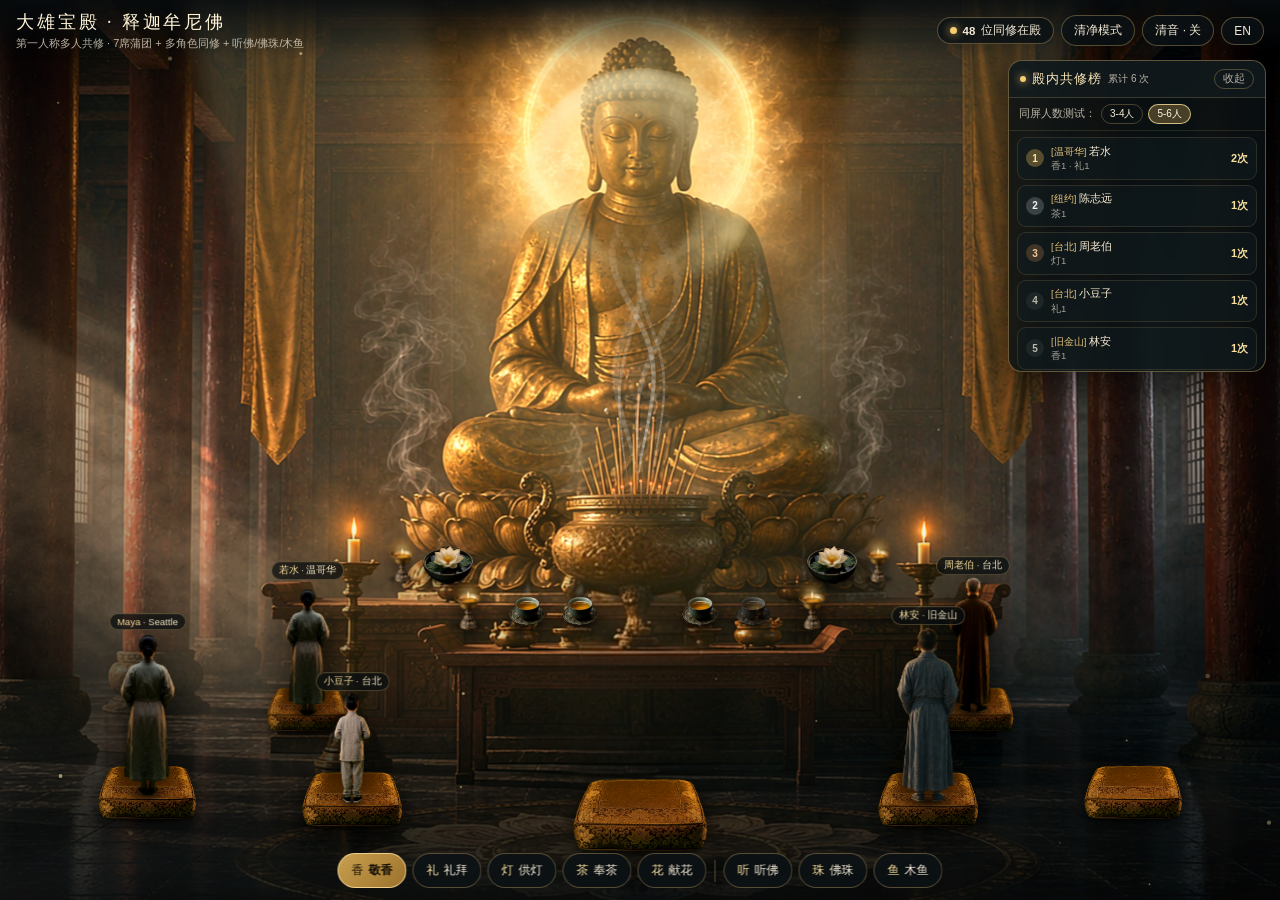
==== commit a002f85d: "Mask flowing golden halo strictly behind Buddha head and shoulders on 3D-v1" ====
--- a/3d-v1/index.html
+++ b/3d-v1/index.html
@@ -5,7 +5,7 @@
   <meta name="viewport" content="width=device-width, initial-scale=1.0, viewport-fit=cover" />
   <meta name="theme-color" content="#080e10" />
   <title>大雄宝殿 · 第一人称多人共修测试 (3D-v1)</title>
-  <link rel="stylesheet" href="./hall-test.css?v=20261126-3dv1-14" />
+  <link rel="stylesheet" href="./hall-test.css?v=20261126-3dv1-15" />
 </head>
 <body>
   <main class="hall-stage" id="hall-stage">
@@ -57,7 +57,7 @@
       </div>
 
       <div class="fp-hands-actor" id="fp-hands-actor">
-        <img src="./assets/hands-warm-pray.png?v=20261126-3dv1-14" alt="" />
+        <img src="./assets/hands-warm-pray.png?v=20261126-3dv1-15" alt="" />
       </div>
 
       <div class="fp-offer-actor" id="fp-offer-actor">
@@ -78,7 +78,7 @@
     <div class="zen-fish-widget" id="zen-fish-widget" aria-hidden="true">
       <button type="button" class="fish-tap-btn" id="btn-tap-fish" aria-label="敲木鱼">
         <span class="fish-wave" id="fish-wave"></span>
-        <img src="./assets/wooden-fish.png?v=20261126-3dv1-14" alt="木鱼" />
+        <img src="./assets/wooden-fish.png?v=20261126-3dv1-15" alt="木鱼" />
       </button>
       <div class="zen-widget-cap">
         <span>轻敲木鱼 · <b id="fish-count">0</b></span>
@@ -164,6 +164,6 @@
   </main>
 
   <audio id="hall-bgm" loop preload="none" src="./assets/audio/heart-sutra.mp3"></audio>
-  <script src="./hall-test.js?v=20261126-3dv1-14"></script>
+  <script src="./hall-test.js?v=20261126-3dv1-15"></script>
 </body>
 </html>
--- a/3d-v1/hall-test.css
+++ b/3d-v1/hall-test.css
@@ -83,29 +83,38 @@
   pointer-events: none;
   overflow: hidden;
 }
-/* 动态流转佛光背光（与 4K 底图同步视差，精准锁定佛祖头后项光） */
+/* 动态流转佛光背光（中空遮罩精准避开佛祖头部、面部与双肩，确保光圈 100% 落在佛祖背后） */
 .buddha-sacred-halo {
   position: absolute;
   left: 50%;
-  top: 21%;
-  width: min(36vw, 420px);
-  height: min(36vw, 420px);
+  top: 20.5%;
+  width: clamp(220px, max(36vh, 24vw), 480px);
+  height: clamp(220px, max(36vh, 24vw), 480px);
   transform: translate3d(calc(-50% + var(--px) * -0.45), calc(-50% + var(--py) * -0.32), 0);
   mix-blend-mode: screen;
   pointer-events: none;
+  /* 精准挖空中央佛头脸部 + 下方双肩，使流转光圈与射线严格处于佛身之后 */
+  -webkit-mask-image:
+    radial-gradient(ellipse 20% 25% at 50% 52%, transparent 0%, transparent 82%, #000 96%),
+    linear-gradient(180deg, #000 0%, #000 66%, transparent 80%);
+  -webkit-mask-composite: source-in;
+  mask-image:
+    radial-gradient(ellipse 20% 25% at 50% 52%, transparent 0%, transparent 82%, #000 96%),
+    linear-gradient(180deg, #000 0%, #000 66%, transparent 80%);
+  mask-composite: intersect;
 }
 .halo-rays-spin {
   position: absolute;
-  inset: -16%;
+  inset: -12%;
   border-radius: 50%;
   background: repeating-conic-gradient(
     from 0deg,
-    rgba(255, 232, 164, 0.24) 0deg 8deg,
-    rgba(255, 214, 116, 0.03) 8deg 22.5deg
+    rgba(255, 232, 164, 0.28) 0deg 8deg,
+    rgba(255, 214, 116, 0.02) 8deg 22.5deg
   );
-  filter: blur(8px);
-  -webkit-mask-image: radial-gradient(circle, rgba(0,0,0,0.9) 18%, rgba(0,0,0,0.55) 48%, transparent 72%);
-  mask-image: radial-gradient(circle, rgba(0,0,0,0.9) 18%, rgba(0,0,0,0.55) 48%, transparent 72%);
+  filter: blur(7px);
+  -webkit-mask-image: radial-gradient(circle, transparent 22%, rgba(0,0,0,0.85) 34%, rgba(0,0,0,0.45) 56%, transparent 74%);
+  mask-image: radial-gradient(circle, transparent 22%, rgba(0,0,0,0.85) 34%, rgba(0,0,0,0.45) 56%, transparent 74%);
   animation: halo-spin-cw 48s linear infinite;
 }
 .halo-ring-flow {
@@ -114,30 +123,30 @@
   border-radius: 50%;
   background: conic-gradient(
     from 0deg,
-    rgba(255, 242, 194, 0.56) 0deg,
-    rgba(242, 190, 78, 0.12) 65deg,
-    rgba(255, 234, 166, 0.48) 145deg,
-    rgba(235, 178, 62, 0.10) 225deg,
-    rgba(255, 240, 188, 0.52) 300deg,
-    rgba(255, 242, 194, 0.56) 360deg
+    rgba(255, 244, 198, 0.62) 0deg,
+    rgba(242, 190, 78, 0.10) 65deg,
+    rgba(255, 234, 166, 0.54) 145deg,
+    rgba(235, 178, 62, 0.08) 225deg,
+    rgba(255, 240, 188, 0.58) 300deg,
+    rgba(255, 244, 198, 0.62) 360deg
   );
-  filter: blur(6px);
-  -webkit-mask-image: radial-gradient(circle, transparent 48%, #000 58%, #000 66%, transparent 76%);
-  mask-image: radial-gradient(circle, transparent 48%, #000 58%, #000 66%, transparent 76%);
-  animation: halo-spin-ccw 26s linear infinite;
+  filter: blur(5px);
+  -webkit-mask-image: radial-gradient(circle, transparent 52%, #000 61%, #000 68%, transparent 78%);
+  mask-image: radial-gradient(circle, transparent 52%, #000 61%, #000 68%, transparent 78%);
+  animation: halo-spin-ccw 24s linear infinite;
 }
 .halo-core-breathe {
   position: absolute;
-  inset: 4%;
+  inset: 6%;
   border-radius: 50%;
-  background: radial-gradient(circle, rgba(255, 240, 188, 0.36) 0%, rgba(246, 196, 86, 0.14) 45%, transparent 72%);
+  background: radial-gradient(circle, transparent 24%, rgba(255, 236, 176, 0.34) 40%, rgba(246, 196, 86, 0.12) 56%, transparent 74%);
   animation: halo-breathe 6.2s ease-in-out infinite alternate;
 }
 @keyframes halo-spin-cw  { from { transform: rotate(0deg); } to { transform: rotate(360deg); } }
 @keyframes halo-spin-ccw { from { transform: rotate(360deg); } to { transform: rotate(0deg); } }
 @keyframes halo-breathe {
-  0%   { opacity: 0.68; transform: scale(0.94); }
-  100% { opacity: 1; transform: scale(1.08); }
+  0%   { opacity: 0.68; transform: scale(0.95); }
+  100% { opacity: 1; transform: scale(1.07); }
 }
 
 .hall-buddha-glow {
@@ -148,7 +157,7 @@
   height: min(46vw, 440px);
   transform: translate(-50%, -50%);
   border-radius: 50%;
-  background: radial-gradient(circle, rgba(255, 234, 174, 0.24) 0%, rgba(238, 186, 86, 0.08) 48%, transparent 74%);
+  background: radial-gradient(circle, transparent 32%, rgba(255, 232, 164, 0.14) 52%, transparent 76%);
   mix-blend-mode: screen;
   animation: glow-pulse 5.2s ease-in-out infinite alternate;
   transition: filter 0.8s ease;
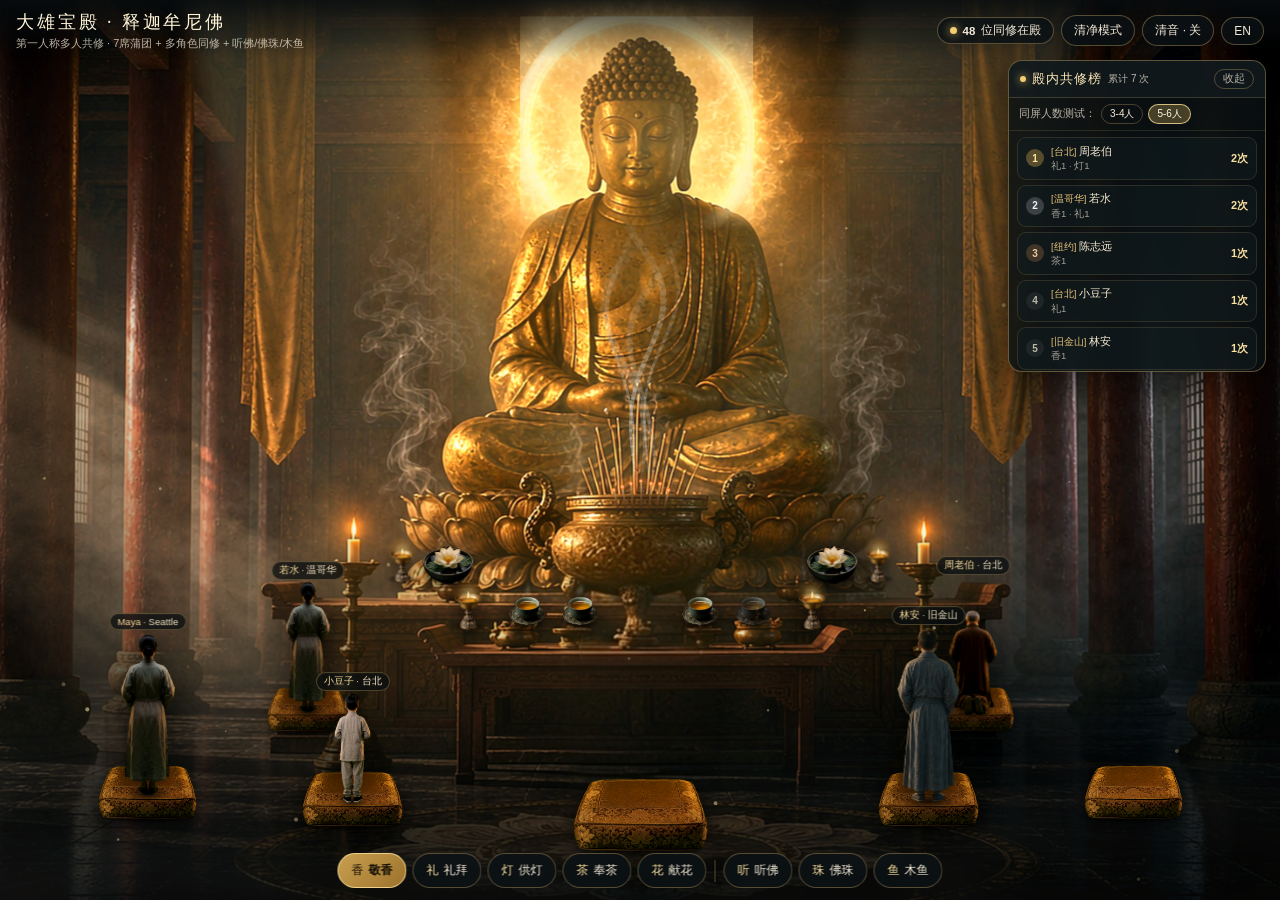
==== commit 659b4fe0: "Pixel-lock flowing golden halo to painted ring and sculpt 4K Buddha detail on 3D-v1" ====
--- a/3d-v1/index.html
+++ b/3d-v1/index.html
@@ -5,7 +5,7 @@
   <meta name="viewport" content="width=device-width, initial-scale=1.0, viewport-fit=cover" />
   <meta name="theme-color" content="#080e10" />
   <title>大雄宝殿 · 第一人称多人共修测试 (3D-v1)</title>
-  <link rel="stylesheet" href="./hall-test.css?v=20261126-3dv1-15" />
+  <link rel="stylesheet" href="./hall-test.css?v=20261126-3dv1-16" />
 </head>
 <body>
   <main class="hall-stage" id="hall-stage">
@@ -57,7 +57,7 @@
       </div>
 
       <div class="fp-hands-actor" id="fp-hands-actor">
-        <img src="./assets/hands-warm-pray.png?v=20261126-3dv1-15" alt="" />
+        <img src="./assets/hands-warm-pray.png?v=20261126-3dv1-16" alt="" />
       </div>
 
       <div class="fp-offer-actor" id="fp-offer-actor">
@@ -78,7 +78,7 @@
     <div class="zen-fish-widget" id="zen-fish-widget" aria-hidden="true">
       <button type="button" class="fish-tap-btn" id="btn-tap-fish" aria-label="敲木鱼">
         <span class="fish-wave" id="fish-wave"></span>
-        <img src="./assets/wooden-fish.png?v=20261126-3dv1-15" alt="木鱼" />
+        <img src="./assets/wooden-fish.png?v=20261126-3dv1-16" alt="木鱼" />
       </button>
       <div class="zen-widget-cap">
         <span>轻敲木鱼 · <b id="fish-count">0</b></span>
@@ -164,6 +164,6 @@
   </main>
 
   <audio id="hall-bgm" loop preload="none" src="./assets/audio/heart-sutra.mp3"></audio>
-  <script src="./hall-test.js?v=20261126-3dv1-15"></script>
+  <script src="./hall-test.js?v=20261126-3dv1-16"></script>
 </body>
 </html>
--- a/3d-v1/hall-test.css
+++ b/3d-v1/hall-test.css
@@ -50,13 +50,13 @@
   filter: brightness(1.36);
 }
 
-/* 1. 真 4K (3840x2405) 大雄宝殿超清底图（100% 刚体平移，突出中央金身佛祖） */
+/* 1. 真 4K (3840x2405) 大雄宝殿超清底图（微锐化+立体雕刻光影，突出中央金身佛祖） */
 .hall-bg-layer {
   position: absolute;
   inset: -5%;
   z-index: 1;
-  background: url("./assets/scene-hall-clean-4k.jpg?v=20261126-3dv1-14") center 42% / cover no-repeat;
-  filter: saturate(1.18) contrast(1.10) brightness(1.06);
+  background: url("./assets/scene-hall-clean-4k.jpg?v=20261126-3dv1-16") center 42% / cover no-repeat;
+  filter: saturate(1.18) contrast(1.12) brightness(1.06);
   transform: translate3d(calc(var(--px) * -0.45), calc(var(--py) * -0.32), 0) scale(1.06);
   will-change: transform;
 }
@@ -83,70 +83,77 @@
   pointer-events: none;
   overflow: hidden;
 }
-/* 动态流转佛光背光（中空遮罩精准避开佛祖头部、面部与双肩，确保光圈 100% 落在佛祖背后） */
+/* 像素级锁合原图项光光圈（JS 根据 3840x2405 原图 cover 缩放实时计算精确中心与直径，绝不错位） */
 .buddha-sacred-halo {
   position: absolute;
-  left: 50%;
-  top: 20.5%;
-  width: clamp(220px, max(36vh, 24vw), 480px);
-  height: clamp(220px, max(36vh, 24vw), 480px);
+  left: var(--halo-x, 50%);
+  top: var(--halo-y, 20%);
+  width: var(--halo-d, 220px);
+  height: var(--halo-d, 220px);
   transform: translate3d(calc(-50% + var(--px) * -0.45), calc(-50% + var(--py) * -0.32), 0);
   mix-blend-mode: screen;
   pointer-events: none;
-  /* 精准挖空中央佛头脸部 + 下方双肩，使流转光圈与射线严格处于佛身之后 */
+  /* 精准挖空光圈正中的佛祖头部与下方双肩，让动态发光严格处于原图项光与佛身之后 */
   -webkit-mask-image:
-    radial-gradient(ellipse 20% 25% at 50% 52%, transparent 0%, transparent 82%, #000 96%),
-    linear-gradient(180deg, #000 0%, #000 66%, transparent 80%);
+    radial-gradient(ellipse 39% 48% at 50% 56%, transparent 0%, transparent 78%, #000 94%),
+    linear-gradient(180deg, #000 0%, #000 76%, transparent 92%);
   -webkit-mask-composite: source-in;
   mask-image:
-    radial-gradient(ellipse 20% 25% at 50% 52%, transparent 0%, transparent 82%, #000 96%),
-    linear-gradient(180deg, #000 0%, #000 66%, transparent 80%);
+    radial-gradient(ellipse 39% 48% at 50% 56%, transparent 0%, transparent 78%, #000 94%),
+    linear-gradient(180deg, #000 0%, #000 76%, transparent 92%);
   mask-composite: intersect;
 }
+/* 1. 严丝合缝贴合原图金色光圈的动态发光流转环 */
+.halo-ring-flow {
+  position: absolute;
+  inset: -4%;
+  border-radius: 50%;
+  background: conic-gradient(
+    from 0deg,
+    rgba(255, 248, 212, 0.92) 0deg,
+    rgba(246, 198, 86, 0.24) 55deg,
+    rgba(255, 240, 184, 0.85) 125deg,
+    rgba(238, 182, 64, 0.18) 205deg,
+    rgba(255, 246, 206, 0.88) 285deg,
+    rgba(255, 248, 212, 0.92) 360deg
+  );
+  filter: blur(4px);
+  -webkit-mask-image: radial-gradient(circle, transparent 60%, #000 68%, #000 74%, transparent 84%);
+  mask-image: radial-gradient(circle, transparent 60%, #000 68%, #000 74%, transparent 84%);
+  animation: halo-spin-ccw 18s linear infinite, halo-pulse-ring 4.2s ease-in-out infinite alternate;
+}
+/* 2. 从原图光圈边缘向外柔和流转的十六道庄严佛光 */
 .halo-rays-spin {
   position: absolute;
-  inset: -12%;
+  inset: -52%;
   border-radius: 50%;
   background: repeating-conic-gradient(
     from 0deg,
-    rgba(255, 232, 164, 0.28) 0deg 8deg,
-    rgba(255, 214, 116, 0.02) 8deg 22.5deg
+    rgba(255, 236, 174, 0.28) 0deg 7deg,
+    rgba(255, 214, 116, 0.02) 7deg 22.5deg
   );
   filter: blur(7px);
-  -webkit-mask-image: radial-gradient(circle, transparent 22%, rgba(0,0,0,0.85) 34%, rgba(0,0,0,0.45) 56%, transparent 74%);
-  mask-image: radial-gradient(circle, transparent 22%, rgba(0,0,0,0.85) 34%, rgba(0,0,0,0.45) 56%, transparent 74%);
-  animation: halo-spin-cw 48s linear infinite;
-}
-.halo-ring-flow {
-  position: absolute;
-  inset: 14%;
+  -webkit-mask-image: radial-gradient(circle, transparent 34%, rgba(0,0,0,0.92) 48%, rgba(0,0,0,0.4) 64%, transparent 78%);
+  mask-image: radial-gradient(circle, transparent 34%, rgba(0,0,0,0.92) 48%, rgba(0,0,0,0.4) 64%, transparent 78%);
+  animation: halo-spin-cw 44s linear infinite;
+}
+/* 3. 原图光圈外缘动态呼吸辉光 */
+.halo-core-breathe {
+  position: absolute;
+  inset: -24%;
   border-radius: 50%;
-  background: conic-gradient(
-    from 0deg,
-    rgba(255, 244, 198, 0.62) 0deg,
-    rgba(242, 190, 78, 0.10) 65deg,
-    rgba(255, 234, 166, 0.54) 145deg,
-    rgba(235, 178, 62, 0.08) 225deg,
-    rgba(255, 240, 188, 0.58) 300deg,
-    rgba(255, 244, 198, 0.62) 360deg
-  );
-  filter: blur(5px);
-  -webkit-mask-image: radial-gradient(circle, transparent 52%, #000 61%, #000 68%, transparent 78%);
-  mask-image: radial-gradient(circle, transparent 52%, #000 61%, #000 68%, transparent 78%);
-  animation: halo-spin-ccw 24s linear infinite;
-}
-.halo-core-breathe {
-  position: absolute;
-  inset: 6%;
-  border-radius: 50%;
-  background: radial-gradient(circle, transparent 24%, rgba(255, 236, 176, 0.34) 40%, rgba(246, 196, 86, 0.12) 56%, transparent 74%);
-  animation: halo-breathe 6.2s ease-in-out infinite alternate;
+  background: radial-gradient(circle, transparent 42%, rgba(255, 240, 186, 0.44) 56%, rgba(246, 194, 78, 0.16) 68%, transparent 84%);
+  animation: halo-breathe 5.0s ease-in-out infinite alternate;
 }
 @keyframes halo-spin-cw  { from { transform: rotate(0deg); } to { transform: rotate(360deg); } }
 @keyframes halo-spin-ccw { from { transform: rotate(360deg); } to { transform: rotate(0deg); } }
+@keyframes halo-pulse-ring {
+  0%   { opacity: 0.72; }
+  100% { opacity: 1; }
+}
 @keyframes halo-breathe {
-  0%   { opacity: 0.68; transform: scale(0.95); }
-  100% { opacity: 1; transform: scale(1.07); }
+  0%   { opacity: 0.62; transform: scale(0.96); }
+  100% { opacity: 1; transform: scale(1.06); }
 }
 
 .hall-buddha-glow {
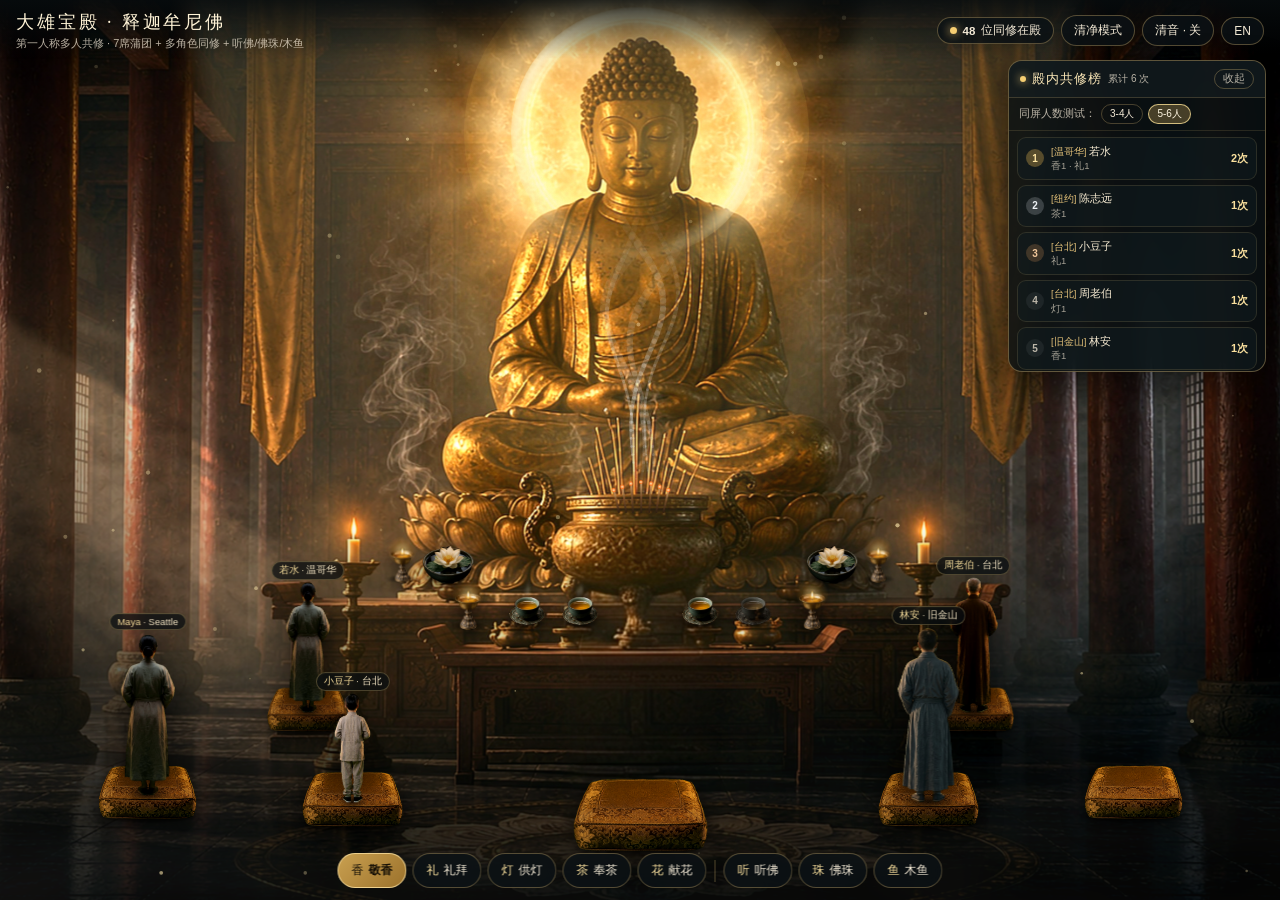
==== commit ddacf7c0: "Add outward-radiating golden halo waves and radial light particles on 3D-v1" ====
--- a/3d-v1/index.html
+++ b/3d-v1/index.html
@@ -5,7 +5,7 @@
   <meta name="viewport" content="width=device-width, initial-scale=1.0, viewport-fit=cover" />
   <meta name="theme-color" content="#080e10" />
   <title>大雄宝殿 · 第一人称多人共修测试 (3D-v1)</title>
-  <link rel="stylesheet" href="./hall-test.css?v=20261126-3dv1-16" />
+  <link rel="stylesheet" href="./hall-test.css?v=20261126-3dv1-17" />
 </head>
 <body>
   <main class="hall-stage" id="hall-stage">
@@ -17,6 +17,9 @@
       <!-- 2. 电影光影层：动态流转佛光背光 + 丁达尔光柱 + 实拍薄雾 + 60fps 丝绸青烟与金光浮尘 -->
       <div class="hall-atmosphere" aria-hidden="true">
         <div class="buddha-sacred-halo">
+          <div class="halo-wave w1"></div>
+          <div class="halo-wave w2"></div>
+          <div class="halo-wave w3"></div>
           <div class="halo-rays-spin"></div>
           <div class="halo-ring-flow"></div>
           <div class="halo-core-breathe"></div>
@@ -57,7 +60,7 @@
       </div>
 
       <div class="fp-hands-actor" id="fp-hands-actor">
-        <img src="./assets/hands-warm-pray.png?v=20261126-3dv1-16" alt="" />
+        <img src="./assets/hands-warm-pray.png?v=20261126-3dv1-17" alt="" />
       </div>
 
       <div class="fp-offer-actor" id="fp-offer-actor">
@@ -78,7 +81,7 @@
     <div class="zen-fish-widget" id="zen-fish-widget" aria-hidden="true">
       <button type="button" class="fish-tap-btn" id="btn-tap-fish" aria-label="敲木鱼">
         <span class="fish-wave" id="fish-wave"></span>
-        <img src="./assets/wooden-fish.png?v=20261126-3dv1-16" alt="木鱼" />
+        <img src="./assets/wooden-fish.png?v=20261126-3dv1-17" alt="木鱼" />
       </button>
       <div class="zen-widget-cap">
         <span>轻敲木鱼 · <b id="fish-count">0</b></span>
@@ -164,6 +167,6 @@
   </main>
 
   <audio id="hall-bgm" loop preload="none" src="./assets/audio/heart-sutra.mp3"></audio>
-  <script src="./hall-test.js?v=20261126-3dv1-16"></script>
+  <script src="./hall-test.js?v=20261126-3dv1-17"></script>
 </body>
 </html>
--- a/3d-v1/hall-test.css
+++ b/3d-v1/hall-test.css
@@ -88,32 +88,67 @@
   position: absolute;
   left: var(--halo-x, 50%);
   top: var(--halo-y, 20%);
-  width: var(--halo-d, 220px);
-  height: var(--halo-d, 220px);
+  width: calc(var(--halo-d, 220px) * 2.4);
+  height: calc(var(--halo-d, 220px) * 2.4);
   transform: translate3d(calc(-50% + var(--px) * -0.45), calc(-50% + var(--py) * -0.32), 0);
   mix-blend-mode: screen;
   pointer-events: none;
-  /* 精准挖空光圈正中的佛祖头部与下方双肩，让动态发光严格处于原图项光与佛身之后 */
+  /* 精准挖空中央佛头面容 + 下方双肩，让三层向外发散的金色光波严格处于佛身之后 */
   -webkit-mask-image:
-    radial-gradient(ellipse 39% 48% at 50% 56%, transparent 0%, transparent 78%, #000 94%),
-    linear-gradient(180deg, #000 0%, #000 76%, transparent 92%);
+    radial-gradient(ellipse 16.5% 20.5% at 50% 52.5%, transparent 0%, transparent 78%, #000 94%),
+    linear-gradient(180deg, #000 0%, #000 62%, transparent 76%);
   -webkit-mask-composite: source-in;
   mask-image:
-    radial-gradient(ellipse 39% 48% at 50% 56%, transparent 0%, transparent 78%, #000 94%),
-    linear-gradient(180deg, #000 0%, #000 76%, transparent 92%);
+    radial-gradient(ellipse 16.5% 20.5% at 50% 52.5%, transparent 0%, transparent 78%, #000 94%),
+    linear-gradient(180deg, #000 0%, #000 62%, transparent 76%);
   mask-composite: intersect;
+}
+/* 0. 三层交错向外持续发散的佛光金波（从原图项光圆环启程，向四周殿堂空间缓缓扩散消散） */
+.halo-wave {
+  position: absolute;
+  left: 50%;
+  top: 50%;
+  width: var(--halo-d, 220px);
+  height: var(--halo-d, 220px);
+  margin-left: calc(var(--halo-d, 220px) * -0.5);
+  margin-top: calc(var(--halo-d, 220px) * -0.5);
+  border-radius: 50%;
+  background: radial-gradient(
+    circle,
+    transparent 44%,
+    rgba(255, 242, 192, 0.52) 50%,
+    rgba(246, 198, 86, 0.24) 56%,
+    transparent 66%
+  );
+  filter: blur(4px);
+  opacity: 0;
+  animation: halo-radiate-out 6.6s cubic-bezier(0.18, 0.55, 0.35, 1) infinite;
+}
+.halo-wave.w1 { animation-delay: 0s; }
+.halo-wave.w2 { animation-delay: -2.2s; }
+.halo-wave.w3 { animation-delay: -4.4s; }
+@keyframes halo-radiate-out {
+  0%   { opacity: 0;    transform: scale(0.94); }
+  14%  { opacity: 0.92; transform: scale(1.04); }
+  58%  { opacity: 0.42; transform: scale(1.58); }
+  100% { opacity: 0;    transform: scale(2.22); }
 }
 /* 1. 严丝合缝贴合原图金色光圈的动态发光流转环 */
 .halo-ring-flow {
   position: absolute;
-  inset: -4%;
+  left: 50%;
+  top: 50%;
+  width: calc(var(--halo-d, 220px) * 1.08);
+  height: calc(var(--halo-d, 220px) * 1.08);
+  margin-left: calc(var(--halo-d, 220px) * -0.54);
+  margin-top: calc(var(--halo-d, 220px) * -0.54);
   border-radius: 50%;
   background: conic-gradient(
     from 0deg,
     rgba(255, 248, 212, 0.92) 0deg,
-    rgba(246, 198, 86, 0.24) 55deg,
+    rgba(246, 198, 86, 0.22) 55deg,
     rgba(255, 240, 184, 0.85) 125deg,
-    rgba(238, 182, 64, 0.18) 205deg,
+    rgba(238, 182, 64, 0.16) 205deg,
     rgba(255, 246, 206, 0.88) 285deg,
     rgba(255, 248, 212, 0.92) 360deg
   );
@@ -122,27 +157,36 @@
   mask-image: radial-gradient(circle, transparent 60%, #000 68%, #000 74%, transparent 84%);
   animation: halo-spin-ccw 18s linear infinite, halo-pulse-ring 4.2s ease-in-out infinite alternate;
 }
-/* 2. 从原图光圈边缘向外柔和流转的十六道庄严佛光 */
+/* 2. 从原图光圈边缘向外发散流转的十六道庄严佛光射线 */
 .halo-rays-spin {
   position: absolute;
-  inset: -52%;
+  inset: 4%;
   border-radius: 50%;
   background: repeating-conic-gradient(
     from 0deg,
-    rgba(255, 236, 174, 0.28) 0deg 7deg,
+    rgba(255, 236, 174, 0.30) 0deg 7deg,
     rgba(255, 214, 116, 0.02) 7deg 22.5deg
   );
   filter: blur(7px);
-  -webkit-mask-image: radial-gradient(circle, transparent 34%, rgba(0,0,0,0.92) 48%, rgba(0,0,0,0.4) 64%, transparent 78%);
-  mask-image: radial-gradient(circle, transparent 34%, rgba(0,0,0,0.92) 48%, rgba(0,0,0,0.4) 64%, transparent 78%);
-  animation: halo-spin-cw 44s linear infinite;
+  -webkit-mask-image: radial-gradient(circle, transparent 18%, rgba(0,0,0,0.92) 28%, rgba(0,0,0,0.42) 54%, transparent 74%);
+  mask-image: radial-gradient(circle, transparent 18%, rgba(0,0,0,0.92) 28%, rgba(0,0,0,0.42) 54%, transparent 74%);
+  animation: halo-spin-cw 44s linear infinite, halo-rays-pulse 5.4s ease-in-out infinite alternate;
+}
+@keyframes halo-rays-pulse {
+  0%   { opacity: 0.7; transform: rotate(0deg) scale(0.95); }
+  100% { opacity: 1;   transform: rotate(12deg) scale(1.08); }
 }
 /* 3. 原图光圈外缘动态呼吸辉光 */
 .halo-core-breathe {
   position: absolute;
-  inset: -24%;
+  left: 50%;
+  top: 50%;
+  width: calc(var(--halo-d, 220px) * 1.48);
+  height: calc(var(--halo-d, 220px) * 1.48);
+  margin-left: calc(var(--halo-d, 220px) * -0.74);
+  margin-top: calc(var(--halo-d, 220px) * -0.74);
   border-radius: 50%;
-  background: radial-gradient(circle, transparent 42%, rgba(255, 240, 186, 0.44) 56%, rgba(246, 194, 78, 0.16) 68%, transparent 84%);
+  background: radial-gradient(circle, transparent 42%, rgba(255, 240, 186, 0.42) 56%, rgba(246, 194, 78, 0.14) 68%, transparent 84%);
   animation: halo-breathe 5.0s ease-in-out infinite alternate;
 }
 @keyframes halo-spin-cw  { from { transform: rotate(0deg); } to { transform: rotate(360deg); } }
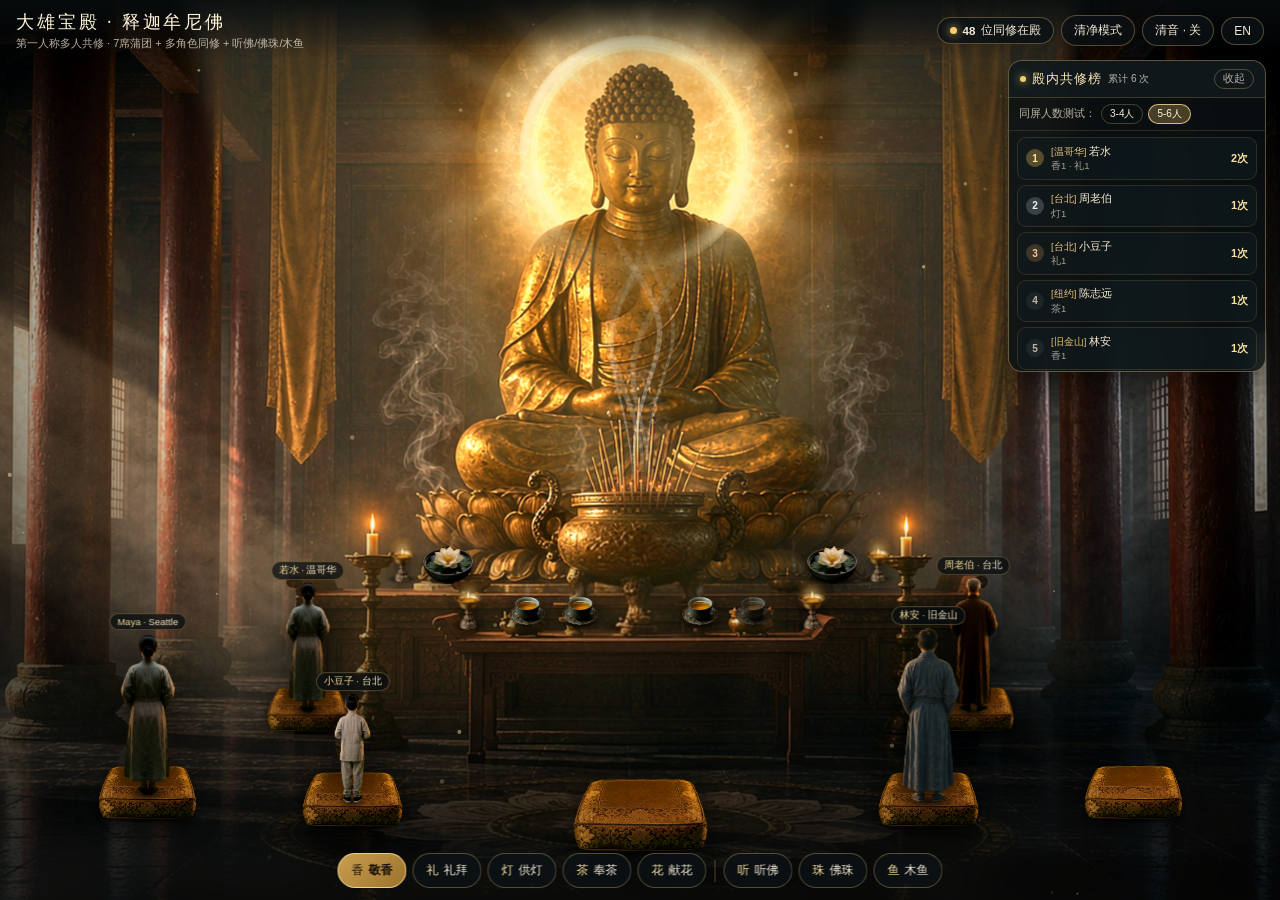
==== commit 8584da1b: "Enforce mobile-first layout and zero-obstruction Buddha head/body safe zone on 3D-v1" ====
--- a/3d-v1/index.html
+++ b/3d-v1/index.html
@@ -5,7 +5,7 @@
   <meta name="viewport" content="width=device-width, initial-scale=1.0, viewport-fit=cover" />
   <meta name="theme-color" content="#080e10" />
   <title>大雄宝殿 · 第一人称多人共修测试 (3D-v1)</title>
-  <link rel="stylesheet" href="./hall-test.css?v=20261126-3dv1-17" />
+  <link rel="stylesheet" href="./hall-test.css?v=20261128-3dv1-18" />
 </head>
 <body>
   <main class="hall-stage" id="hall-stage">
@@ -60,7 +60,7 @@
       </div>
 
       <div class="fp-hands-actor" id="fp-hands-actor">
-        <img src="./assets/hands-warm-pray.png?v=20261126-3dv1-17" alt="" />
+        <img src="./assets/hands-warm-pray.png?v=20261128-3dv1-18" alt="" />
       </div>
 
       <div class="fp-offer-actor" id="fp-offer-actor">
@@ -81,7 +81,7 @@
     <div class="zen-fish-widget" id="zen-fish-widget" aria-hidden="true">
       <button type="button" class="fish-tap-btn" id="btn-tap-fish" aria-label="敲木鱼">
         <span class="fish-wave" id="fish-wave"></span>
-        <img src="./assets/wooden-fish.png?v=20261126-3dv1-17" alt="木鱼" />
+        <img src="./assets/wooden-fish.png?v=20261128-3dv1-18" alt="木鱼" />
       </button>
       <div class="zen-widget-cap">
         <span>轻敲木鱼 · <b id="fish-count">0</b></span>
@@ -167,6 +167,6 @@
   </main>
 
   <audio id="hall-bgm" loop preload="none" src="./assets/audio/heart-sutra.mp3"></audio>
-  <script src="./hall-test.js?v=20261126-3dv1-17"></script>
+  <script src="./hall-test.js?v=20261128-3dv1-18"></script>
 </body>
 </html>
--- a/3d-v1/hall-test.css
+++ b/3d-v1/hall-test.css
@@ -40,24 +40,24 @@
   will-change: transform;
 }
 .hall-stage.is-fp-bowing .hall-camera {
-  transform: translate3d(0, -4.8%, 0) scale(1.06);
+  transform: translate3d(0, -1.6%, 0) scale(1.03);
 }
 .hall-stage.is-fp-sitting .hall-camera {
-  transform: translate3d(0, -2.4%, 0) scale(1.03);
+  transform: translate3d(0, -1.0%, 0) scale(1.02);
 }
 .hall-stage.is-fp-bowing .hall-buddha-glow,
 .hall-stage.is-fp-sitting .hall-buddha-glow {
   filter: brightness(1.36);
 }
 
-/* 1. 真 4K (3840x2405) 大雄宝殿超清底图（微锐化+立体雕刻光影，突出中央金身佛祖） */
+/* 1. 真 4K (3840x2405) 大雄宝殿超清底图（锚定顶部 16% 确保佛祖头部与项光绝不超出裁切） */
 .hall-bg-layer {
   position: absolute;
-  inset: -5%;
+  inset: -3%;
   z-index: 1;
-  background: url("./assets/scene-hall-clean-4k.jpg?v=20261126-3dv1-16") center 42% / cover no-repeat;
+  background: url("./assets/scene-hall-clean-4k.jpg?v=20261126-3dv1-16") center 16% / cover no-repeat;
   filter: saturate(1.18) contrast(1.12) brightness(1.06);
-  transform: translate3d(calc(var(--px) * -0.45), calc(var(--py) * -0.32), 0) scale(1.06);
+  transform: translate3d(calc(var(--px) * -0.45), calc(var(--py) * -0.32), 0) scale(1.03);
   will-change: transform;
 }
 .hall-bg-layer::after {
@@ -608,15 +608,16 @@
 }
 @keyframes fp-offer-flash { 0%, 24% { opacity: 0; } 55% { opacity: 0.85; } 100% { opacity: 0; } }
 
-/* ===== 8. 「听佛」禅坐经文轻字幕 ===== */
+/* ===== 8. 「听佛」禅坐经文轻字幕（严格位于底部安全区，绝不遮挡佛祖脸部与身体） ===== */
 .listen-sutra-bar {
   position: fixed;
   left: 50%;
-  top: 46%;
+  bottom: 108px;
   transform: translate(-50%, 6px);
   z-index: 24;
   pointer-events: none;
   opacity: 0;
+  max-width: calc(100vw - 24px);
   transition: opacity 0.8s ease, transform 0.8s ease;
 }
 .hall-stage.is-fp-sitting .listen-sutra-bar {
@@ -625,17 +626,17 @@
 }
 .listen-sutra-bar span {
   display: inline-block;
-  padding: 7px 22px;
+  padding: 6px 18px;
   border-radius: 999px;
-  background: rgba(9, 15, 18, 0.68);
-  border: 1px solid rgba(246, 214, 142, 0.38);
+  background: rgba(9, 15, 18, 0.76);
+  border: 1px solid rgba(246, 214, 142, 0.4);
   backdrop-filter: blur(8px);
   font-family: var(--font-display);
-  font-size: 14px;
-  letter-spacing: 0.18em;
+  font-size: 13px;
+  letter-spacing: 0.14em;
   color: #fae8be;
   text-shadow: 0 2px 10px rgba(0, 0, 0, 0.75);
-  white-space: nowrap;
+  text-align: center;
 }
 
 /* ===== 9. 底部安全带实时轻流字幕（不钉死左上角，绝不挡佛像） ===== */
@@ -855,16 +856,16 @@
 .board-acts { font-size: 9.5px; color: rgba(244, 234, 214, 0.66); white-space: nowrap; overflow: hidden; text-overflow: ellipsis; }
 .board-total { font-size: 11px; font-weight: 600; color: var(--gold-bright); white-space: nowrap; flex-shrink: 0; }
 
-/* 点击供品祈愿卡 */
+/* 点击供品祈愿卡（落于底部安全区，绝不遮挡佛祖面部与身体） */
 .offering-popover {
-  position: fixed; left: 50%; top: 46%; transform: translate(-50%, -50%) scale(0.95);
-  z-index: 42; width: min(300px, calc(100vw - 32px)); padding: 14px 16px 13px;
-  border-radius: 14px; background: rgba(11, 19, 22, 0.92);
+  position: fixed; left: 50%; bottom: 116px; transform: translate(-50%, 10px) scale(0.96);
+  z-index: 42; width: min(300px, calc(100vw - 28px)); padding: 13px 15px 12px;
+  border-radius: 14px; background: rgba(11, 19, 22, 0.94);
   border: 1px solid rgba(236, 200, 126, 0.48); box-shadow: 0 16px 40px rgba(0, 0, 0, 0.65);
   backdrop-filter: blur(10px); opacity: 0; pointer-events: none;
   transition: opacity 0.22s ease, transform 0.22s ease;
 }
-.offering-popover.is-open { opacity: 1; pointer-events: auto; transform: translate(-50%, -50%) scale(1); }
+.offering-popover.is-open { opacity: 1; pointer-events: auto; transform: translate(-50%, 0) scale(1); }
 .popover-close { position: absolute; right: 10px; top: 8px; width: 24px; height: 24px; border: 0; background: transparent; color: var(--muted); font-size: 16px; cursor: pointer; }
 .popover-meta { font-size: 11px; color: var(--gold); letter-spacing: 0.06em; margin-bottom: 6px; }
 .popover-wish { font-family: var(--font-display); font-size: 14px; line-height: 1.65; color: #fff6e2; margin-bottom: 12px; }
@@ -935,25 +936,57 @@
   color: #fff8e6;
 }
 
+/* 提示条落于底部安全区，绝不压佛祖额头与面部 */
 .hall-toast {
-  position: fixed; top: 62px; left: 50%; transform: translate(-50%, -8px);
+  position: fixed; bottom: 112px; left: 50%; transform: translate(-50%, 8px);
   z-index: 50; padding: 6px 15px; border-radius: 999px;
   background: rgba(14, 22, 25, 0.92); border: 1px solid rgba(242, 208, 134, 0.56);
-  color: #fae6b6; font-size: 12px; white-space: nowrap;
+  color: #fae6b6; font-size: 12px; white-space: nowrap; max-width: calc(100vw - 24px);
+  overflow: hidden; text-overflow: ellipsis;
   opacity: 0; pointer-events: none; transition: opacity 0.3s, transform 0.3s;
 }
 .hall-toast.is-show { opacity: 1; transform: translate(-50%, 0); }
 
 @media (max-width: 780px) {
-  .merit-board { width: 204px; top: 92px; right: 10px; }
-  .board-list { max-height: 150px; }
-  .lamp-visual { width: 38px; height: 38px; }
-  .lotus-visual { width: 48px; height: 48px; }
-  .tea-visual { width: 34px; height: 34px; }
-  .temple-cushion { width: 76px; }
-  .temple-cushion.is-self { width: 102px; }
-  .zen-fish-widget { left: 10px; bottom: 62px; }
-  .fish-tap-btn { width: 92px; height: 74px; }
-  .zen-beads-widget { right: 10px; bottom: 62px; width: 186px; }
-  .dock-btn { padding: 7px 10px; font-size: 11px; gap: 3px; }
-}
+  /* 手机竖屏：确保佛祖头部绝不裁切，顶部与中部净空 */
+  .hall-bg-layer { background-position: center 12%; }
+  .hall-topbar { padding: max(8px, env(safe-area-inset-top)) 10px 6px; gap: 6px; }
+  .hall-title strong { font-size: 14px; letter-spacing: 0.1em; }
+  .hall-title small { display: none; }
+  .online-pill { padding: 4px 8px; font-size: 10.5px; }
+  .tool-btn { padding: 4px 9px; font-size: 10.5px; }
+
+  /* 手机端共修榜：默认收起为右上轻胶囊，展开时落于底部抽屉，绝不挡佛祖肩膀与身体 */
+  .merit-board {
+    top: auto;
+    bottom: max(62px, env(safe-area-inset-bottom) + 54px);
+    right: 10px;
+    width: min(260px, calc(100vw - 20px));
+  }
+  .merit-board.is-collapsed {
+    top: max(50px, env(safe-area-inset-top) + 44px);
+    bottom: auto;
+    width: auto;
+  }
+  .merit-board.is-collapsed .board-title small { display: none; }
+  .board-list { max-height: 170px; }
+
+  .lamp-visual { width: 34px; height: 34px; }
+  .lotus-visual { width: 44px; height: 44px; }
+  .tea-visual { width: 30px; height: 30px; }
+  .temple-cushion { width: 68px; }
+  .temple-cushion.is-self { width: 92px; }
+  .zen-fish-widget { left: 10px; bottom: 66px; }
+  .fish-tap-btn { width: 86px; height: 68px; }
+  .zen-beads-widget { right: 10px; bottom: 66px; width: 196px; }
+  .hall-danmaku-bar { bottom: 58px; }
+  .danmaku-pill { font-size: 10.5px; padding: 4px 10px; }
+  .listen-sutra-bar { bottom: 96px; }
+  .listen-sutra-bar span { font-size: 11.5px; padding: 5px 12px; letter-spacing: 0.08em; }
+  .hall-dock {
+    bottom: max(8px, env(safe-area-inset-bottom) + 6px);
+    gap: 5px;
+    padding: 2px 6px;
+  }
+  .dock-btn { padding: 7px 9px; font-size: 11px; gap: 3px; }
+}
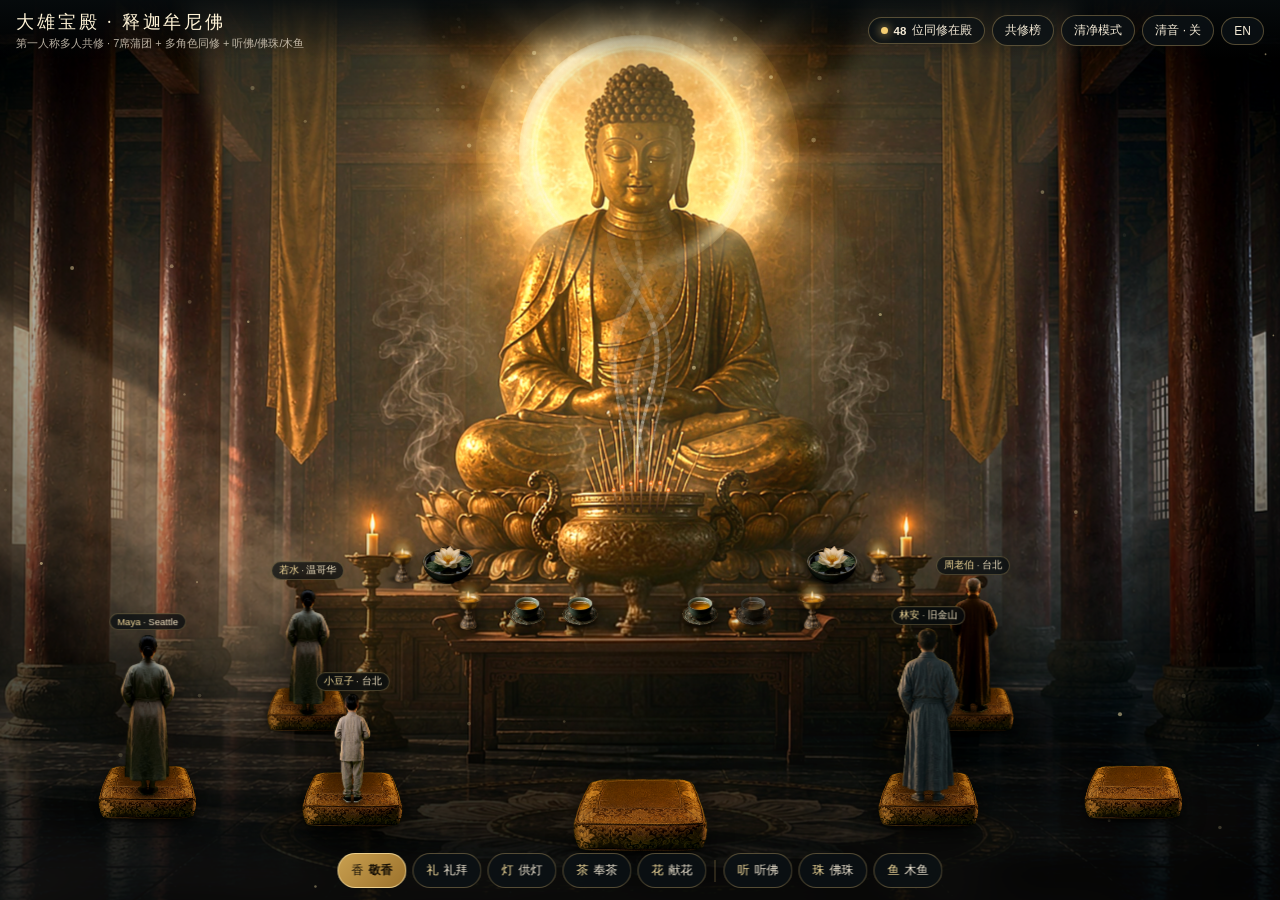
==== commit 62a90c45: "Tuck 3D-v1 merit board into top-right toolbar with narrow translucent drawer" ====
--- a/3d-v1/index.html
+++ b/3d-v1/index.html
@@ -5,7 +5,7 @@
   <meta name="viewport" content="width=device-width, initial-scale=1.0, viewport-fit=cover" />
   <meta name="theme-color" content="#080e10" />
   <title>大雄宝殿 · 第一人称多人共修测试 (3D-v1)</title>
-  <link rel="stylesheet" href="./hall-test.css?v=20261128-3dv1-18" />
+  <link rel="stylesheet" href="./hall-test.css?v=20261128-3dv1-19" />
 </head>
 <body>
   <main class="hall-stage" id="hall-stage">
@@ -60,7 +60,7 @@
       </div>
 
       <div class="fp-hands-actor" id="fp-hands-actor">
-        <img src="./assets/hands-warm-pray.png?v=20261128-3dv1-18" alt="" />
+        <img src="./assets/hands-warm-pray.png?v=20261128-3dv1-19" alt="" />
       </div>
 
       <div class="fp-offer-actor" id="fp-offer-actor">
@@ -81,7 +81,7 @@
     <div class="zen-fish-widget" id="zen-fish-widget" aria-hidden="true">
       <button type="button" class="fish-tap-btn" id="btn-tap-fish" aria-label="敲木鱼">
         <span class="fish-wave" id="fish-wave"></span>
-        <img src="./assets/wooden-fish.png?v=20261128-3dv1-18" alt="木鱼" />
+        <img src="./assets/wooden-fish.png?v=20261128-3dv1-19" alt="木鱼" />
       </button>
       <div class="zen-widget-cap">
         <span>轻敲木鱼 · <b id="fish-count">0</b></span>
@@ -105,8 +105,8 @@
       </div>
     </div>
 
-    <!-- 11. 右上角共修行为清单 / 排行榜（同一个人自动累计计数 + 测试人数密度切换） -->
-    <aside class="merit-board" id="merit-board" aria-label="殿内共修榜">
+    <!-- 11. 右上角窄幅半透明共修榜（默认收起至顶栏「共修榜」按钮，展开紧贴右缘不挡佛像） -->
+    <aside class="merit-board" id="merit-board" aria-label="殿内共修榜" aria-hidden="true">
       <div class="board-head">
         <div class="board-title">
           <i></i>
@@ -144,6 +144,7 @@
           <i></i>
           <b id="online-count">48</b> <span id="t-online">位同修在殿</span>
         </span>
+        <button type="button" class="tool-btn" id="btn-board-open">共修榜</button>
         <button type="button" class="tool-btn" id="btn-quiet">清净模式</button>
         <button type="button" class="tool-btn" id="btn-sound">清音 · 关</button>
         <button type="button" class="tool-btn" id="btn-lang">EN</button>
@@ -167,6 +168,6 @@
   </main>
 
   <audio id="hall-bgm" loop preload="none" src="./assets/audio/heart-sutra.mp3"></audio>
-  <script src="./hall-test.js?v=20261128-3dv1-18"></script>
+  <script src="./hall-test.js?v=20261128-3dv1-19"></script>
 </body>
 </html>
--- a/3d-v1/hall-test.css
+++ b/3d-v1/hall-test.css
@@ -794,53 +794,67 @@
   color: var(--muted);
 }
 
-/* ===== 11. 右上角共修清单 / 排行榜 ===== */
+/* ===== 11. 右上角窄幅半透明共修榜（默认收起在顶栏按钮中，展开紧贴右缘绝不挡佛像） ===== */
 .merit-board {
-  position: fixed; top: 60px; right: 14px; z-index: 26; width: 258px;
-  border-radius: 14px; background: rgba(10, 17, 20, 0.84);
-  border: 1px solid rgba(232, 198, 126, 0.38);
-  box-shadow: 0 12px 32px rgba(0, 0, 0, 0.52); backdrop-filter: blur(10px); overflow: hidden;
-}
-.merit-board.is-collapsed .board-list,
-.merit-board.is-collapsed .board-density-bar { display: none; }
+  position: fixed;
+  top: 52px;
+  right: 12px;
+  z-index: 26;
+  width: 208px;
+  border-radius: 12px;
+  background: rgba(8, 14, 17, 0.56);
+  border: 1px solid rgba(232, 198, 126, 0.32);
+  box-shadow: 0 10px 26px rgba(0, 0, 0, 0.42);
+  backdrop-filter: blur(8px);
+  overflow: hidden;
+  opacity: 0;
+  transform: translateY(-8px) scale(0.97);
+  pointer-events: none;
+  transition: opacity 0.24s ease, transform 0.24s ease;
+}
+.merit-board.is-open {
+  opacity: 1;
+  transform: translateY(0) scale(1);
+  pointer-events: auto;
+}
 .board-head {
   display: flex; align-items: center; justify-content: space-between;
-  padding: 8px 11px; border-bottom: 1px solid rgba(228, 194, 122, 0.2);
-  background: rgba(20, 31, 35, 0.55);
-}
-.board-title { display: flex; align-items: center; gap: 6px; }
-.board-title i { width: 6px; height: 6px; border-radius: 50%; background: #f6ce72; box-shadow: 0 0 8px #f6ce72; }
-.board-title strong { font-family: var(--font-display); font-size: 13px; color: #fae6b6; letter-spacing: 0.08em; font-weight: 500; }
-.board-title small { font-size: 10px; color: var(--muted); }
+  padding: 7px 10px; border-bottom: 1px solid rgba(228, 194, 122, 0.16);
+  background: rgba(14, 22, 26, 0.42);
+}
+.board-title { display: flex; align-items: center; gap: 5px; }
+.board-title i { width: 5px; height: 5px; border-radius: 50%; background: #f6ce72; box-shadow: 0 0 8px #f6ce72; }
+.board-title strong { font-family: var(--font-display); font-size: 12px; color: #fae6b6; letter-spacing: 0.06em; font-weight: 500; }
+.board-title small { font-size: 9.5px; color: var(--muted); }
 .board-toggle {
-  border: 1px solid rgba(228, 194, 122, 0.3); background: transparent; color: var(--muted);
-  font-size: 10.5px; padding: 2px 8px; border-radius: 999px; cursor: pointer;
+  border: 1px solid rgba(228, 194, 122, 0.28); background: transparent; color: var(--muted);
+  font-size: 10px; padding: 1.5px 7px; border-radius: 999px; cursor: pointer;
 }
 .board-density-bar {
-  display: flex; align-items: center; gap: 5px; padding: 6px 10px;
-  border-bottom: 1px solid rgba(228, 194, 122, 0.14);
-  font-size: 10.5px; color: var(--muted);
+  display: flex; align-items: center; gap: 4px; padding: 5px 8px;
+  border-bottom: 1px solid rgba(228, 194, 122, 0.12);
+  font-size: 9.5px; color: var(--muted);
 }
 .density-pill {
-  padding: 2px 8px; border-radius: 999px; border: 1px solid rgba(228, 194, 122, 0.28);
-  background: transparent; color: var(--paper); font-size: 10px; cursor: pointer;
+  padding: 1.5px 6px; border-radius: 999px; border: 1px solid rgba(228, 194, 122, 0.26);
+  background: transparent; color: var(--paper); font-size: 9.5px; cursor: pointer;
 }
 .density-pill.is-active {
-  background: rgba(214, 174, 92, 0.3); border-color: rgba(250, 224, 152, 0.78); color: #fff7e2;
+  background: rgba(214, 174, 92, 0.28); border-color: rgba(250, 224, 152, 0.72); color: #fff7e2;
 }
 .board-list {
-  list-style: none; max-height: 240px; overflow-y: auto;
-  padding: 6px 8px 8px; display: flex; flex-direction: column; gap: 5px;
+  list-style: none; max-height: 220px; overflow-y: auto;
+  padding: 5px 6px 7px; display: flex; flex-direction: column; gap: 4px;
   scrollbar-width: thin; scrollbar-color: rgba(228, 194, 122, 0.35) transparent;
 }
 .board-list::-webkit-scrollbar { width: 4px; }
 .board-list::-webkit-scrollbar-thumb { background: rgba(228, 194, 122, 0.35); border-radius: 99px; }
 .board-row {
-  display: flex; align-items: center; gap: 7px; padding: 5.5px 8px; border-radius: 9px;
-  background: rgba(18, 28, 32, 0.55); border: 1px solid rgba(228, 194, 122, 0.14);
+  display: flex; align-items: center; gap: 6px; padding: 4.5px 7px; border-radius: 8px;
+  background: rgba(14, 22, 26, 0.42); border: 1px solid rgba(228, 194, 122, 0.12);
   transition: background 0.3s, border-color 0.3s;
 }
-.board-row.is-me { background: rgba(66, 48, 18, 0.56); border-color: rgba(250, 222, 150, 0.52); }
+.board-row.is-me { background: rgba(66, 48, 18, 0.48); border-color: rgba(250, 222, 150, 0.48); }
 .board-row.is-flash { animation: board-row-flash 1.1s ease; }
 @keyframes board-row-flash { 0% { border-color: #fae09e; background: rgba(214, 170, 82, 0.32); } }
 .board-rank {
@@ -956,20 +970,13 @@
   .online-pill { padding: 4px 8px; font-size: 10.5px; }
   .tool-btn { padding: 4px 9px; font-size: 10.5px; }
 
-  /* 手机端共修榜：默认收起为右上轻胶囊，展开时落于底部抽屉，绝不挡佛祖肩膀与身体 */
+  /* 手机端共修榜：窄幅半透明，展开紧贴右缘，绝不挡佛祖 */
   .merit-board {
-    top: auto;
-    bottom: max(62px, env(safe-area-inset-bottom) + 54px);
-    right: 10px;
-    width: min(260px, calc(100vw - 20px));
+    top: max(50px, env(safe-area-inset-top) + 42px);
+    right: 8px;
+    width: 186px;
   }
-  .merit-board.is-collapsed {
-    top: max(50px, env(safe-area-inset-top) + 44px);
-    bottom: auto;
-    width: auto;
-  }
-  .merit-board.is-collapsed .board-title small { display: none; }
-  .board-list { max-height: 170px; }
+  .board-list { max-height: 165px; }
 
   .lamp-visual { width: 34px; height: 34px; }
   .lotus-visual { width: 44px; height: 44px; }
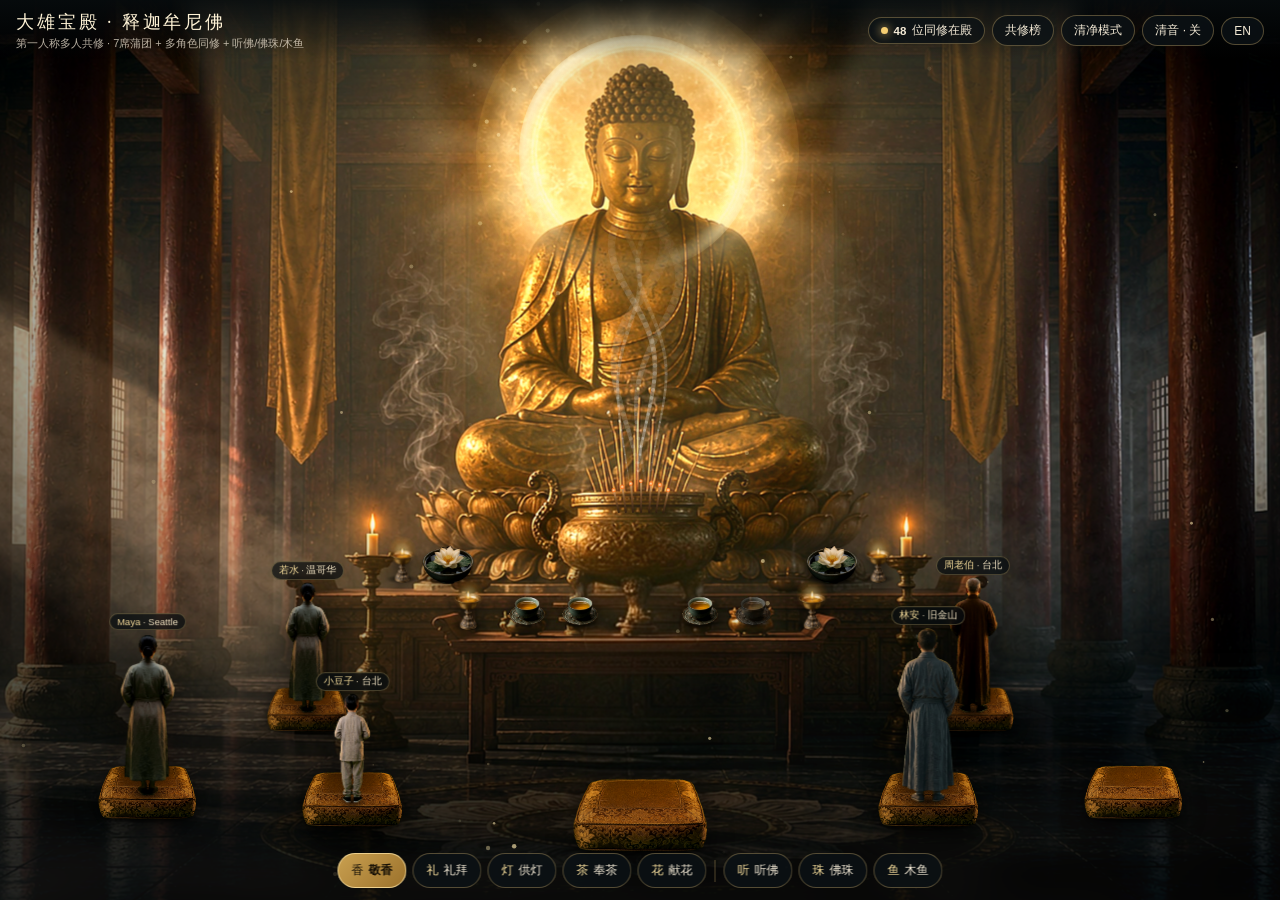
==== commit ff780b33: "Upgrade 3D-v1 danmaku to dual-lane horizontal scrolling at higher frequency" ====
--- a/3d-v1/index.html
+++ b/3d-v1/index.html
@@ -5,7 +5,7 @@
   <meta name="viewport" content="width=device-width, initial-scale=1.0, viewport-fit=cover" />
   <meta name="theme-color" content="#080e10" />
   <title>大雄宝殿 · 第一人称多人共修测试 (3D-v1)</title>
-  <link rel="stylesheet" href="./hall-test.css?v=20261128-3dv1-19" />
+  <link rel="stylesheet" href="./hall-test.css?v=20261128-3dv1-20" />
 </head>
 <body>
   <main class="hall-stage" id="hall-stage">
@@ -60,7 +60,7 @@
       </div>
 
       <div class="fp-hands-actor" id="fp-hands-actor">
-        <img src="./assets/hands-warm-pray.png?v=20261128-3dv1-19" alt="" />
+        <img src="./assets/hands-warm-pray.png?v=20261128-3dv1-20" alt="" />
       </div>
 
       <div class="fp-offer-actor" id="fp-offer-actor">
@@ -81,7 +81,7 @@
     <div class="zen-fish-widget" id="zen-fish-widget" aria-hidden="true">
       <button type="button" class="fish-tap-btn" id="btn-tap-fish" aria-label="敲木鱼">
         <span class="fish-wave" id="fish-wave"></span>
-        <img src="./assets/wooden-fish.png?v=20261128-3dv1-19" alt="木鱼" />
+        <img src="./assets/wooden-fish.png?v=20261128-3dv1-20" alt="木鱼" />
       </button>
       <div class="zen-widget-cap">
         <span>轻敲木鱼 · <b id="fish-count">0</b></span>
@@ -168,6 +168,6 @@
   </main>
 
   <audio id="hall-bgm" loop preload="none" src="./assets/audio/heart-sutra.mp3"></audio>
-  <script src="./hall-test.js?v=20261128-3dv1-19"></script>
+  <script src="./hall-test.js?v=20261128-3dv1-20"></script>
 </body>
 </html>
--- a/3d-v1/hall-test.css
+++ b/3d-v1/hall-test.css
@@ -639,43 +639,44 @@
   text-align: center;
 }
 
-/* ===== 9. 底部安全带实时轻流字幕（不钉死左上角，绝不挡佛像） ===== */
+/* ===== 9. 底部安全带双轨横向滚动弹幕（严格位于底栏上方，绝不挡佛祖脸部与身体） ===== */
 .hall-danmaku-bar {
   position: fixed;
-  left: 50%;
-  bottom: 62px;
-  transform: translateX(-50%);
+  left: 0;
+  right: 0;
+  bottom: 58px;
+  height: 54px;
   z-index: 26;
-  display: flex;
-  flex-direction: column;
-  align-items: center;
-  gap: 5px;
   pointer-events: none;
-  max-width: calc(100vw - 32px);
+  overflow: hidden;
 }
 .danmaku-pill {
+  position: absolute;
+  left: 100%;
   display: inline-flex;
   align-items: center;
-  gap: 7px;
-  padding: 5px 14px;
+  gap: 6px;
+  padding: 4px 13px;
   border-radius: 999px;
-  background: rgba(10, 17, 20, 0.80);
-  border: 1px solid rgba(242, 206, 130, 0.38);
-  box-shadow: 0 6px 20px rgba(0, 0, 0, 0.45);
-  backdrop-filter: blur(7px);
+  background: rgba(10, 17, 20, 0.66);
+  border: 1px solid rgba(242, 206, 130, 0.34);
+  box-shadow: 0 4px 14px rgba(0, 0, 0, 0.36);
+  backdrop-filter: blur(6px);
   font-size: 11.5px;
   color: #f6ead0;
   white-space: nowrap;
-  animation: danmaku-rise 3.8s ease forwards;
-}
+  will-change: transform;
+  animation: danmaku-scroll-x var(--dm-dur, 14s) linear forwards;
+}
+.danmaku-pill.lane-0 { bottom: 2px; }
+.danmaku-pill.lane-1 { bottom: 28px; }
 .danmaku-pill .dm-city { color: var(--gold-bright); font-weight: 600; }
-.danmaku-pill .dm-time { color: rgba(244, 234, 214, 0.54); font-size: 10.5px; font-variant-numeric: tabular-nums; }
+.danmaku-pill .dm-time { color: rgba(244, 234, 214, 0.56); font-size: 10px; font-variant-numeric: tabular-nums; }
 .danmaku-pill .dm-act  { color: #ebd39d; }
-@keyframes danmaku-rise {
-  0%   { opacity: 0; transform: translateY(10px); }
-  12%  { opacity: 1; transform: translateY(0); }
-  80%  { opacity: 0.94; transform: translateY(-6px); }
-  100% { opacity: 0; transform: translateY(-16px); }
+@keyframes danmaku-scroll-x {
+  0%   { transform: translate3d(0, 0, 0); opacity: 0.96; }
+  92%  { opacity: 0.94; }
+  100% { transform: translate3d(calc(-100vw - 115%), 0, 0); opacity: 0; }
 }
 
 /* ===== 10. 静修工具浮层：左下敲木鱼 + 右下拨佛珠 ===== */
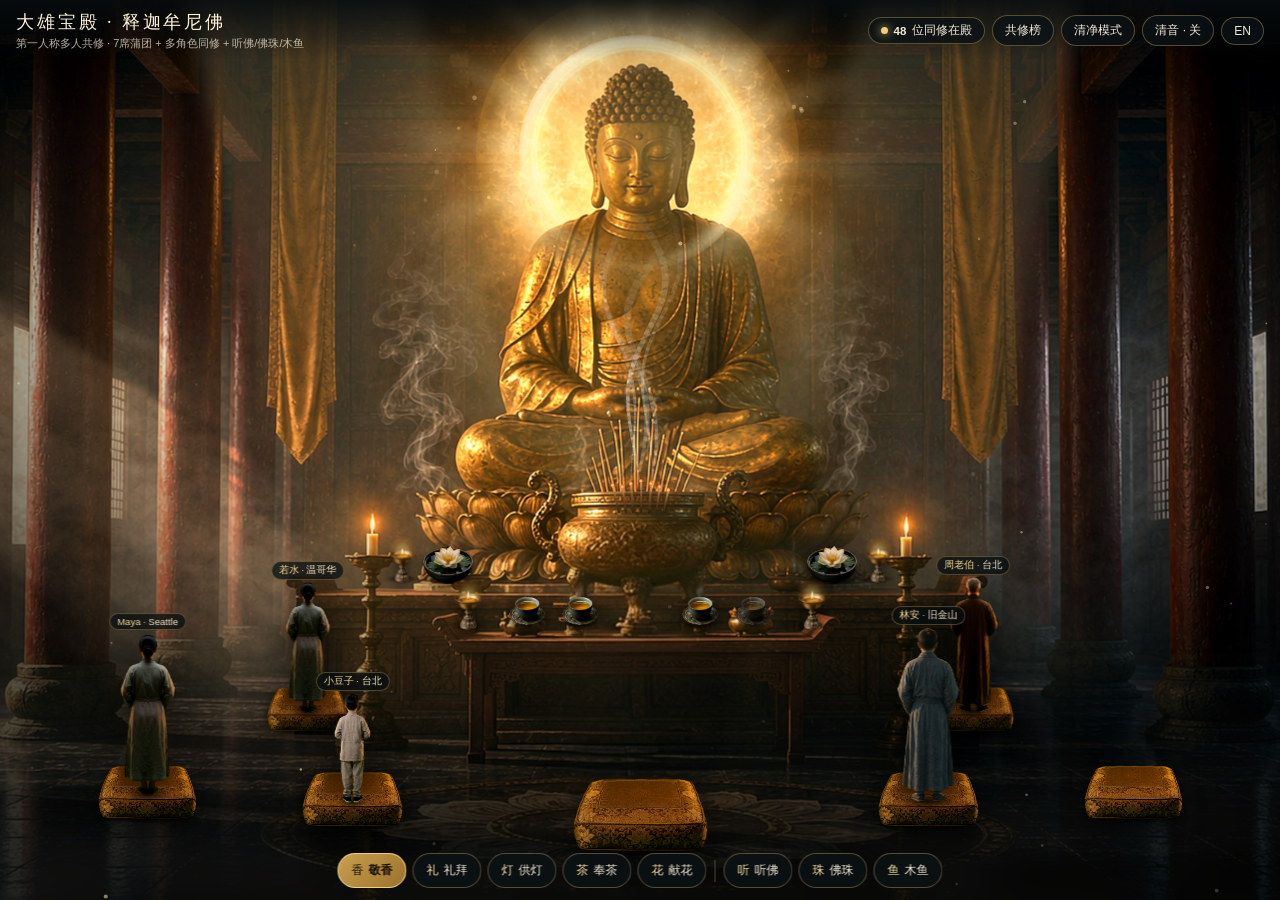
==== commit f642d0a5: "Fix front/back z-index depth sorting for pilgrims on 3D-v1" ====
--- a/3d-v1/index.html
+++ b/3d-v1/index.html
@@ -5,7 +5,7 @@
   <meta name="viewport" content="width=device-width, initial-scale=1.0, viewport-fit=cover" />
   <meta name="theme-color" content="#080e10" />
   <title>大雄宝殿 · 第一人称多人共修测试 (3D-v1)</title>
-  <link rel="stylesheet" href="./hall-test.css?v=20261128-3dv1-20" />
+  <link rel="stylesheet" href="./hall-test.css?v=20261128-3dv1-21" />
 </head>
 <body>
   <main class="hall-stage" id="hall-stage">
@@ -60,7 +60,7 @@
       </div>
 
       <div class="fp-hands-actor" id="fp-hands-actor">
-        <img src="./assets/hands-warm-pray.png?v=20261128-3dv1-20" alt="" />
+        <img src="./assets/hands-warm-pray.png?v=20261128-3dv1-21" alt="" />
       </div>
 
       <div class="fp-offer-actor" id="fp-offer-actor">
@@ -81,7 +81,7 @@
     <div class="zen-fish-widget" id="zen-fish-widget" aria-hidden="true">
       <button type="button" class="fish-tap-btn" id="btn-tap-fish" aria-label="敲木鱼">
         <span class="fish-wave" id="fish-wave"></span>
-        <img src="./assets/wooden-fish.png?v=20261128-3dv1-20" alt="木鱼" />
+        <img src="./assets/wooden-fish.png?v=20261128-3dv1-21" alt="木鱼" />
       </button>
       <div class="zen-widget-cap">
         <span>轻敲木鱼 · <b id="fish-count">0</b></span>
@@ -168,6 +168,6 @@
   </main>
 
   <audio id="hall-bgm" loop preload="none" src="./assets/audio/heart-sutra.mp3"></audio>
-  <script src="./hall-test.js?v=20261128-3dv1-20"></script>
+  <script src="./hall-test.js?v=20261128-3dv1-21"></script>
 </body>
 </html>
